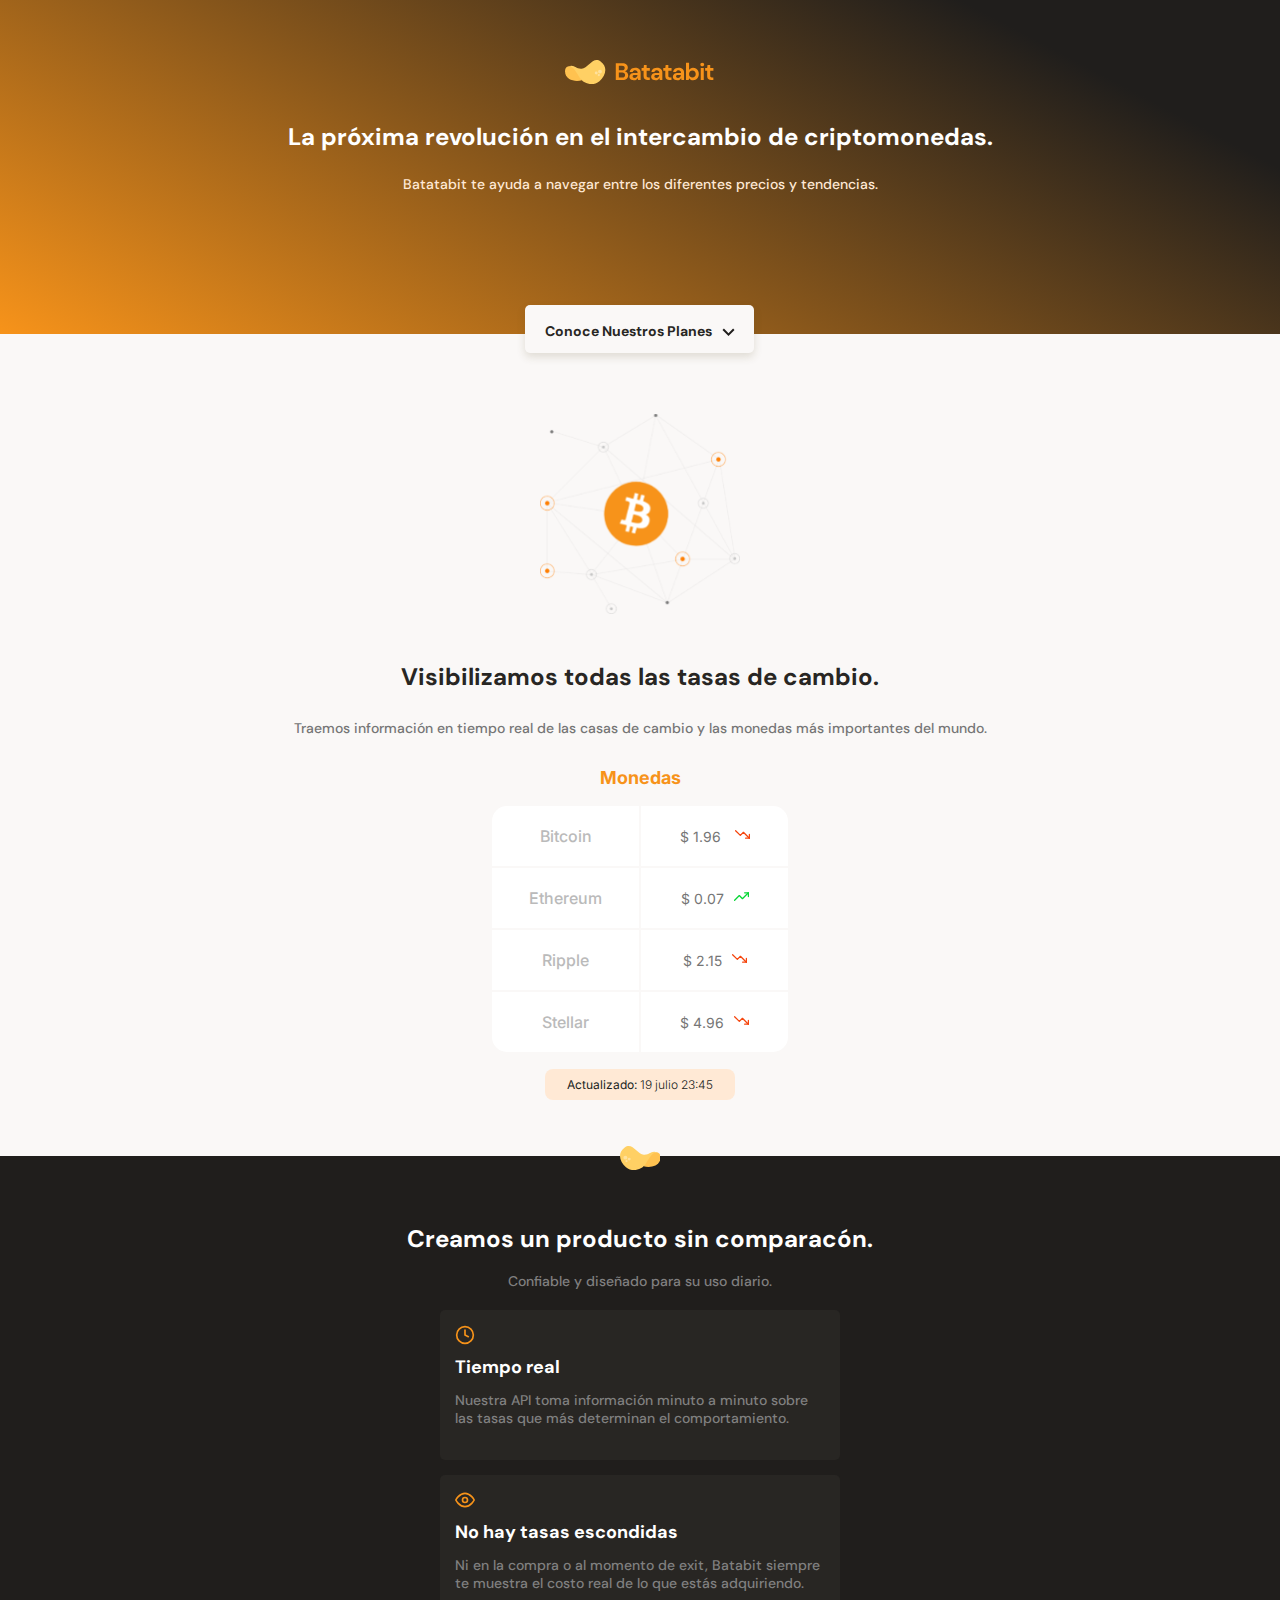
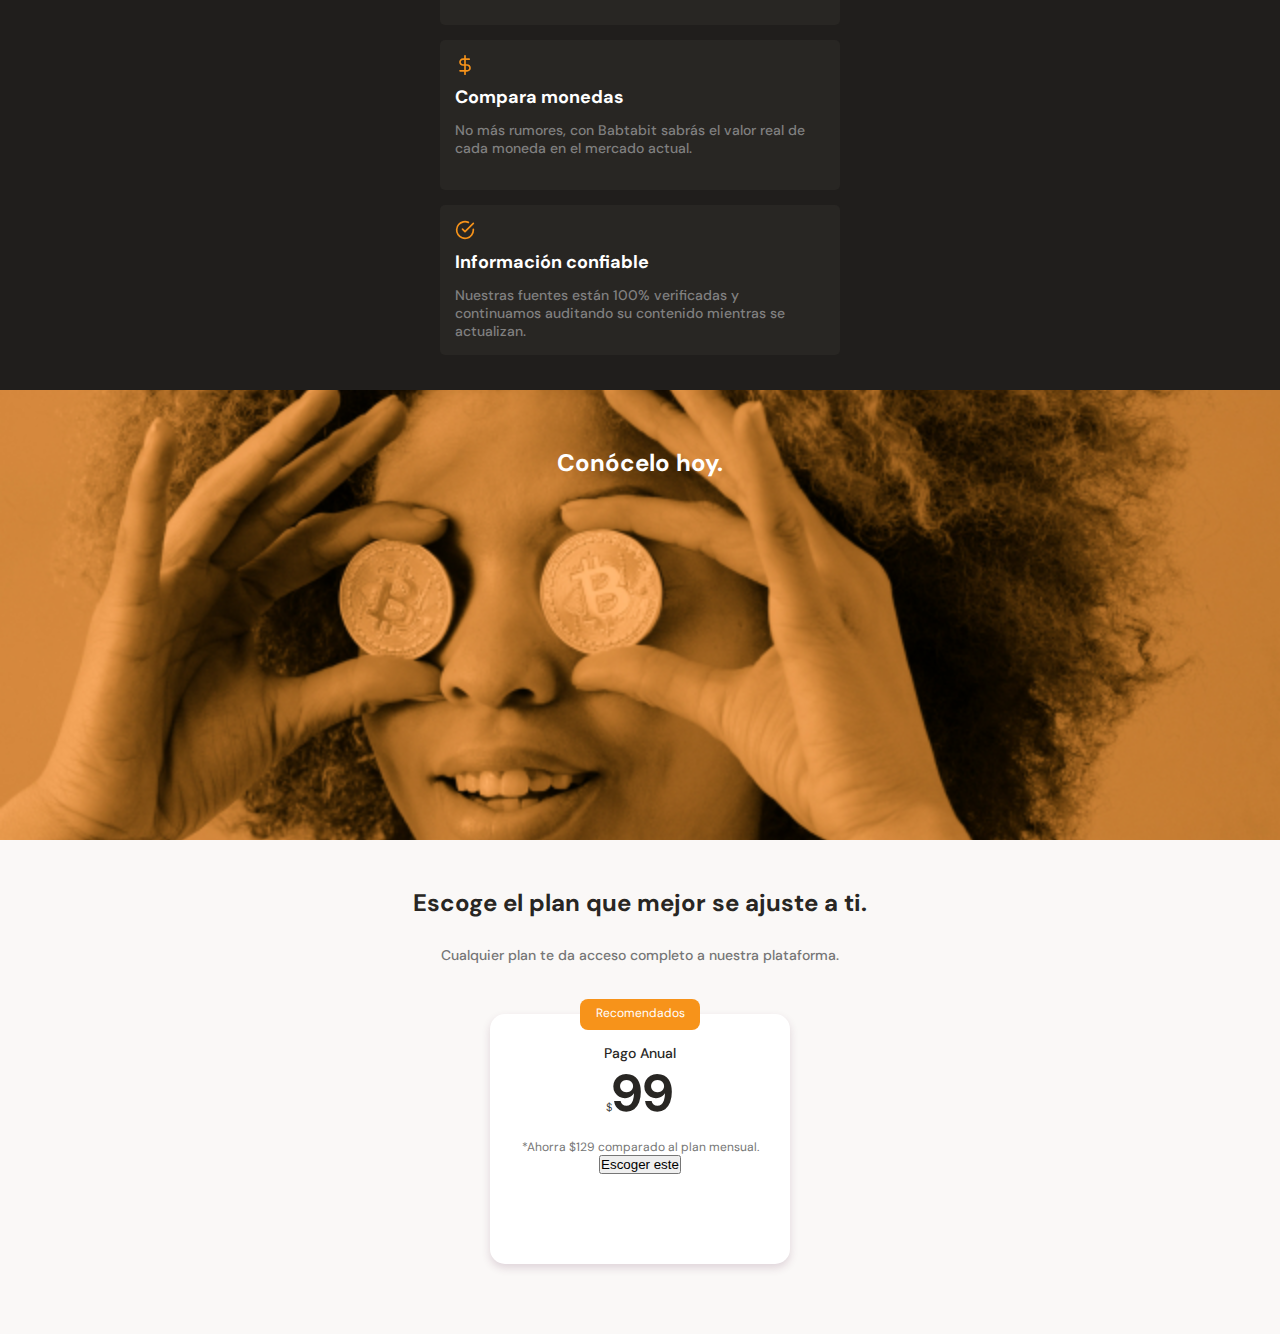
==== index.html @ 679a6ed9 "detailing styles on plan card" ====
<!DOCTYPE html>
<html lang="en">
<head>
    <meta charset="UTF-8">
    <meta http-equiv="X-UA-Compatible" content="IE=edge">
    <meta name="viewport" content="width=device-width, initial-scale=1.0">
    <title>Document</title>
    <link rel="preconnect" href="https://fonts.googleapis.com">
    <link rel="preconnect" href="https://fonts.gstatic.com" crossorigin>
    <link href="https://fonts.googleapis.com/css2?family=DM+Sans:wght@400;500;700&family=Inter:wght@300;500&display=swap" rel="stylesheet">
    <link rel="stylesheet" type="text/css" href="/style.css" media="screen" />
</head>
<body>
    <header>
        <img src="./assets/img/logo.svg" alt="">
        <div class="header--title-container">
            <h1>La próxima revolución en el intercambio de criptomonedas.</h1>
            <p>Batatabit te ayuda a navegar entre los diferentes precios y tendencias.</p>
            <a href="#plans" class="header--button">Conoce Nuestros Planes<span></span></a>
        </div>
    </header>
    <main>
        <section class="main-exchange-container">
            <div class="backgroundImg"></div>
            <div class="main-exchange-container--title">
                <h2>Visibilizamos todas las tasas de cambio.</h2>
                <p>Traemos información en tiempo real de las casas de cambio y las monedas más importantes del mundo.</p>
            </div>
            <section class="main-tables-container">
                <div class="main-currency-table">
                    <p class="currency-table--title">Monedas</p>
                    <div class="currency-table--container">
                        <table>
                            <tr>
                                <td class="table__top-left">
                                    Bitcoin
                                </td>
                                <td class="table__top-right table__right">
                                    $ 1.96 <span class="down"></span>
                                </td>
                            </tr>
                            <tr>
                                <td>
                                    Ethereum
                                </td>
                                <td class="table__right">
                                    $ 0.07<span class="up"></span>
                                </td>
                            </tr>
                            <tr>
                                <td>
                                    Ripple
                                </td>
                                <td class="table__right">
                                    $ 2.15<span class="down"></span>
                                </td>
                            </tr>
                            <tr>
                                <td class="table__bottom-left">
                                    Stellar
                                </td>
                                <td class="table__bottom-right table__right">
                                    $ 4.96<span class="down"></span>
                                </td>
                            </tr>
                        </table>
                    </div>
                    <div class="currency-table--date">
                        <p><b>Actualizado:</b> 19 julio 23:45</p>
                    </div>
                </div>
            </section>
        </section>
        <section class="main-product-detail">
            <span class="product-detail--batata-logo"></span>
            <div class="product-detail--title">
                <h2>Creamos un producto sin comparacón.</h2>
                <p>Confiable y diseñado para su uso diario.</p>
            </div>
            <section class="product-cards--container">
                <article class="product-detail--card">
                    <span class="clock"></span>
                    <p class="product--card-title">Tiempo real</p>
                    <p class="product--card-body">Nuestra API toma información minuto a minuto sobre las tasas que más determinan el comportamiento.</p>
                </article>
            </section>
            <section class="product-cards--container">
                <article class="product-detail--card">
                    <span class="eye"></span>
                    <p class="product--card-title">No hay tasas escondidas</p>
                    <p class="product--card-body">Ni en la compra o al momento de exit, Batabit siempre te muestra el costo real de lo que estás adquiriendo.</p>
                </article>
            </section>
            <section class="product-cards--container">
                <article class="product-detail--card">
                    <span class="dollar-sign"></span>
                    <p class="product--card-title">Compara monedas</p>
                    <p class="product--card-body">No más rumores, con Babtabit sabrás el valor real de cada moneda en el mercado actual.</p>
                </article>
            </section>
            <section class="product-cards--container">
                <article class="product-detail--card">
                    <span class="check-circle"></span>
                    <p class="product--card-title">Información confiable</p>
                    <p class="product--card-body">Nuestras fuentes están 100% verificadas y continuamos auditando su contenido mientras se actualizan.</p>
                </article>
            </section>
        </section>
        <section class="bitcoin-img-container">
            <h2>Conócelo hoy.</h2>
        </section>
        <section id="plans" class="main-plans-container">
            <div class="plans--title">
                <h2>Escoge el plan que mejor se ajuste a ti.</h2>
                <p>Cualquier plan te da acceso completo a nuestra plataforma.</p>
            </div>
            <section class="plans-container--slider">
                <article class="plans-container--card">
                    <p class="recommended">Recomendados</p>
                    <div class="plan-info-container">
                        <h3 class="plan-card-title">Pago Anual</h3>
                        <p class="plan-card--price"><span>$</span>99</p>
                        <p class="plan-card--saving">*Ahorra $129 comparado al plan mensual.</p>
                        <button class="plan-card--ca">Escoger este <span></span></button>
                    </div>
                </article>
            </section>
        </section>
    </main>
    <footer>
        
    </footer>
</body>
</html>
---- style.css ----
:root{
    --bitcoin-orange:#f7931a;
    --soft-orange:#ffe9d5;
    --secondary-blue:#1a9af7;
    --soft-blue:#e7f5ff;
    --warm-black:#201e1c;
    --black:#282623;
    --gray:#bababa;
    --off-white:#faf8f7;
    --just-white:#fff;
}
*{
    box-sizing: border-box;
    margin: 0;
    padding: 0;
}
html{
    font-size: 62.5%;
    font-family: 'DM Sans','sans-serif';
}
header{
    position:relative;
    display: flex;
    flex-direction: column;
    justify-content: center;
    width: 100%;
    min-width: 320px;
    height: 334px;
    text-align: center;
    background: linear-gradient(207.8deg,#201e1c 16.69%,#f7931a 100%);
}
header img{
    width: 150px;
    height: 24px;
    margin-top: 60px;
    align-self:center;
}
.header--title-container{
    width: 90%;
    min-width: 288px;
    max-width: 900px;
    height: 218px;
    margin-top: 40px;
    text-align: center;
    align-self: center;
}
.header--title-container h1{
    font-size: 2.4rem;
    font-weight: bold;
    line-height: 2.6rem;
    color: var(--just-white);
}
.header--title-container p{
    margin-top: 25px;
    font-size: 1.4rem;
    font-weight: 500;
    line-height: 1.8rem;
    color: var(--soft-orange);
}
.header--title-container .header--button{
    position: absolute;
    left: calc(50% - 115px);
    top: 270px;
    display: block;
    margin-top: 35px;
    padding: 17px;
    width: 229px;
    height: 48px;
    background-color: var(--off-white);
    /* sombra*/
    box-shadow: 0px 4px 8px rgb(89,73,30,0.16);
    border: none;
    border-radius: 5px;
    font-size: 1.4rem;
    font-weight: bold;
    text-decoration: none;
    color: var(--black);
}
.header--button span{
    display: inline-block;
    width: 13px;
    height: 8px;
    margin-left: 10px;
    background-image: url('./assets/icons/down-arrow.svg');
}
main{
    width: 100%;
    height: auto;
    background-color: var(--off-white);
}
.main-exchange-container{
    width: 100%;
    height: auto;
    padding-top: 80px;
    padding-bottom: 30px;
    text-align: center;
}
.main-exchange-container--titlr{
    width: 90%;
    min-width: 288px;
    max-width: 900px;
    max-resolution: 0 auto;
}
.main-exchange-container .backgroundImg{
    width: 200px;
    height: 200px;
    margin: 0 auto;
    margin-bottom: 50px;
    background-image: url(./assets/img/Bitcoin.svg);
    background-size: cover;
    background-position: center;
    background-repeat: no-repeat;
}.main-exchange-container h2{
    margin-bottom: 30px;
    font-size: 2.4rem;
    font-weight: bold;
    line-height: 2.6rem;
    color: var(--black);
}
.main-exchange-container p{
    margin-bottom: 30px;
    font-size: 1.4rem;
    font-weight: 500;
    line-height: 1.6rem;
    color: #757575;
}
.main-currency-table{
    width: 70%;
    min-width:235px;
    max-width: 500px;
    height: 360px;
    margin: 0 auto;
    font-family: "Inter", sans-serif;
}
.main-currency-table .currency-table--title{
    margin-bottom: 15px;
    font-size: 1.8rem;
    font-weight: bold;
    line-height: 2.3rem;
    color: var(--bitcoin-orange);
}
.currency-table--container{
    width: 90%;
    min-width: 230px;
    max-width: 300px;
    height: 250px;
    margin: 0 auto;
}
.currency-table--container table{
    width: 100%;
    height: 100%;
}
.currency-table--container td{
    width: 50%;
    font-size: 1.6rem;
    font-weight: 500;
    line-height: 1.9rem;
    color: var(--gray);
    background-color: var(--just-white);
}
.currency-table--container .table__top-left{
    border-radius: 15px 0 0 0;
}
.currency-table--container .table__top-right{
    border-radius: 0 15px 0 0;
}
.currency-table--container .table__bottom-left{
    border-radius: 0 0 0 15px;
}
.currency-table--container .table__bottom-right{
    border-radius: 0 0 15px 0;
}
.currency-table--container .table__right{
    font-size: 1.4rem;
    font-weight: normal;
    line-height: 1.7rem;
    color: #757575;
}
.currency-table--container .down{
    display: inline-block;
    width: 15px;
    height: 15px;
    margin-left: 10px;
    background-image: url('./assets/icons/trending-down.svg');
    background-size: cover;
    background-position: center;
    background-repeat: no-repeat;
}
.currency-table--container .up{
    display: inline-block;
    width: 15px;
    height: 15px;
    margin-left: 10px;
    background-image: url('./assets/icons/trending-up.svg');
    background-size: cover;
    background-position: center;
    background-repeat: no-repeat;
}
.currency-table--date{
    width: 190px;
    height: 31px;
    margin: 0 auto;
    margin-top: 15px;
    padding: 8px;
    background-color: var(--soft-orange);
    border-radius: 8px;
}
.currency-table--date p{
    font-size: 1.2rem;
    line-height: 1.5rem;
    font-weight: 300;
    color: var(--warm-black);
}
.main-product-detail{
    position: relative;
    width: 100%;
    min-width: 320px;
    height: auto;
    padding: 20px 10px;
    background-color: var(--warm-black);
}
.product-detail--batata-logo{
    position: absolute;
    width: 40px;
    height: 25px;
    background-image: url("./assets/icons/batata.svg");
    top: -10px;
    left: calc(50% - 20px);
}
.product-detail--title{
    width: 90%;
    min-width: 288px;
    height: auto;
    margin: 0 auto;
    margin-top: 50px;
    text-align: center;
}
.product-detail--title h2{
    margin-bottom: 20px;
    font-size: 2.4rem;
    font-weight: bold;
    line-height: 2.6rem;
    color: var(--just-white);
}
.product-detail--title p{
    margin-bottom: 20px;
    font-size: 1.4rem;
    font-weight: 500;
    line-height: 1.8rem;
    color: #808080;
}
.product-detail--card{
    width: 90%;
    min-width: 288px;
    max-width: 400px;
    height: 150px;
    margin: 15px auto;
    padding: 15px;
    background-color: var(--black);
    border-radius: 5px;
    box-shadow: 0 4 8 rgba(0,0, 0, 0.16);
}
.product-detail--card .clock{
    display: inline-block;
    width: 20px;
    height: 20px;
    margin-bottom: 10px;
    background-image: url('./assets/icons/clock.svg');
    background-size: cover;
    background-position: center;
    background-repeat: no-repeat;
}
.product--card-title{
    margin-bottom: 15px;
    font-size: 1.8rem;
    font-weight: bold;
    line-height: 1.8rem;
    color: var(--just-white);
}
.product--card-body{
    font-size: 1.4rem;
    font-weight: 500;
    line-height: 1.8rem;
    color: #808080;
}
.product-detail--card .eye{
    display: inline-block;
    width: 20px;
    height: 20px;
    margin-bottom: 10px;
    background-image: url('./assets/icons/eye.svg');
    background-size: cover;
    background-position: center;
    background-repeat: no-repeat;
}
.product-detail--card .dollar-sign{
    display: inline-block;
    width: 20px;
    height: 20px;
    margin-bottom: 10px;
    background-image: url('./assets/icons/dollar-sign.svg');
    background-size: cover;
    background-position: center;
    background-repeat: no-repeat;
}
.product-detail--card .check-circle{
    display: inline-block;
    width: 20px;
    height: 20px;
    margin-bottom: 10px;
    background-image: url('./assets/icons/check-circle.svg');
    background-size: cover;
    background-position: center;
    background-repeat: no-repeat;
}
.bitcoin-img-container{
    width: 100%;
    min-width: 320px;
    height: 50vh;
    background-image: url('./assets/img/bitcoinbaby2x.jpg');
    background-position: center;
    background-size: cover;
    background-repeat: no-repeat;
    text-align: center;
}
.bitcoin-img-container h2{
    padding-top: 60px;
    font-size: 2.4rem;
    font-weight: bold;
    line-height: 2.6rem;
    color: var(--just-white);
}
.main-plans-container{
    width: 100%;
    min-width: 320px;
    padding-bottom: 70px;
    text-align: center;
}
.plans--title{
    width: 90%;
    min-width: 288px;
    height: auto;
    margin: 0 auto;
    margin-bottom: 50px;
}
.plans--title h2{
    padding-top: 50px;
    font-size: 2.4rem;
    font-weight: bold;
    line-height: 2.6rem;
    color: var(--black);
}
.plans--title p{
    padding-top: 30px;
    font-size: 1.4rem;
    font-weight:500;
    line-height: 1.8rem;
    color: #757575;
}
.plans-container--card{
    position: relative;
    width: 70%;
    min-width: 230px;
    max-width: 300px;
    height: 250px;
    margin: 50px auto 0;
    padding: 0 15px;
    background-color: var(--just-white);
    border-radius: 15px;
    box-shadow: 0 4px 8px rgba(89, 30, 69, 0.16);
}
.recommended {
    position: absolute;
    width: 120px;
    height: 31px;
    padding: 6px;
    top: -15px;
    left: calc(50% - 60px);
    font-size: 1.2rem;
    background-color: var(--bitcoin-orange);
    border-radius: 8px;
    color: var(--just-white);
}
.plan-card-title{
    padding-top: 30px;
    font-size: 1.4rem;
    font-weight: 500;
    line-height: 1.8rem;
    color: var(--black);
}
.plan-card--price{
    padding: 5px 0;
    font-size: 5.2rem;
    font-weight: bold;
    line-height: 5.3rem;
    color: var(--black);
}
.plan-card--price span{
    font-size: 1.1rem;
    font-weight: 300;
}
.plan-card--saving{
    font-size: 1.2rem;
    color:#757575;
}
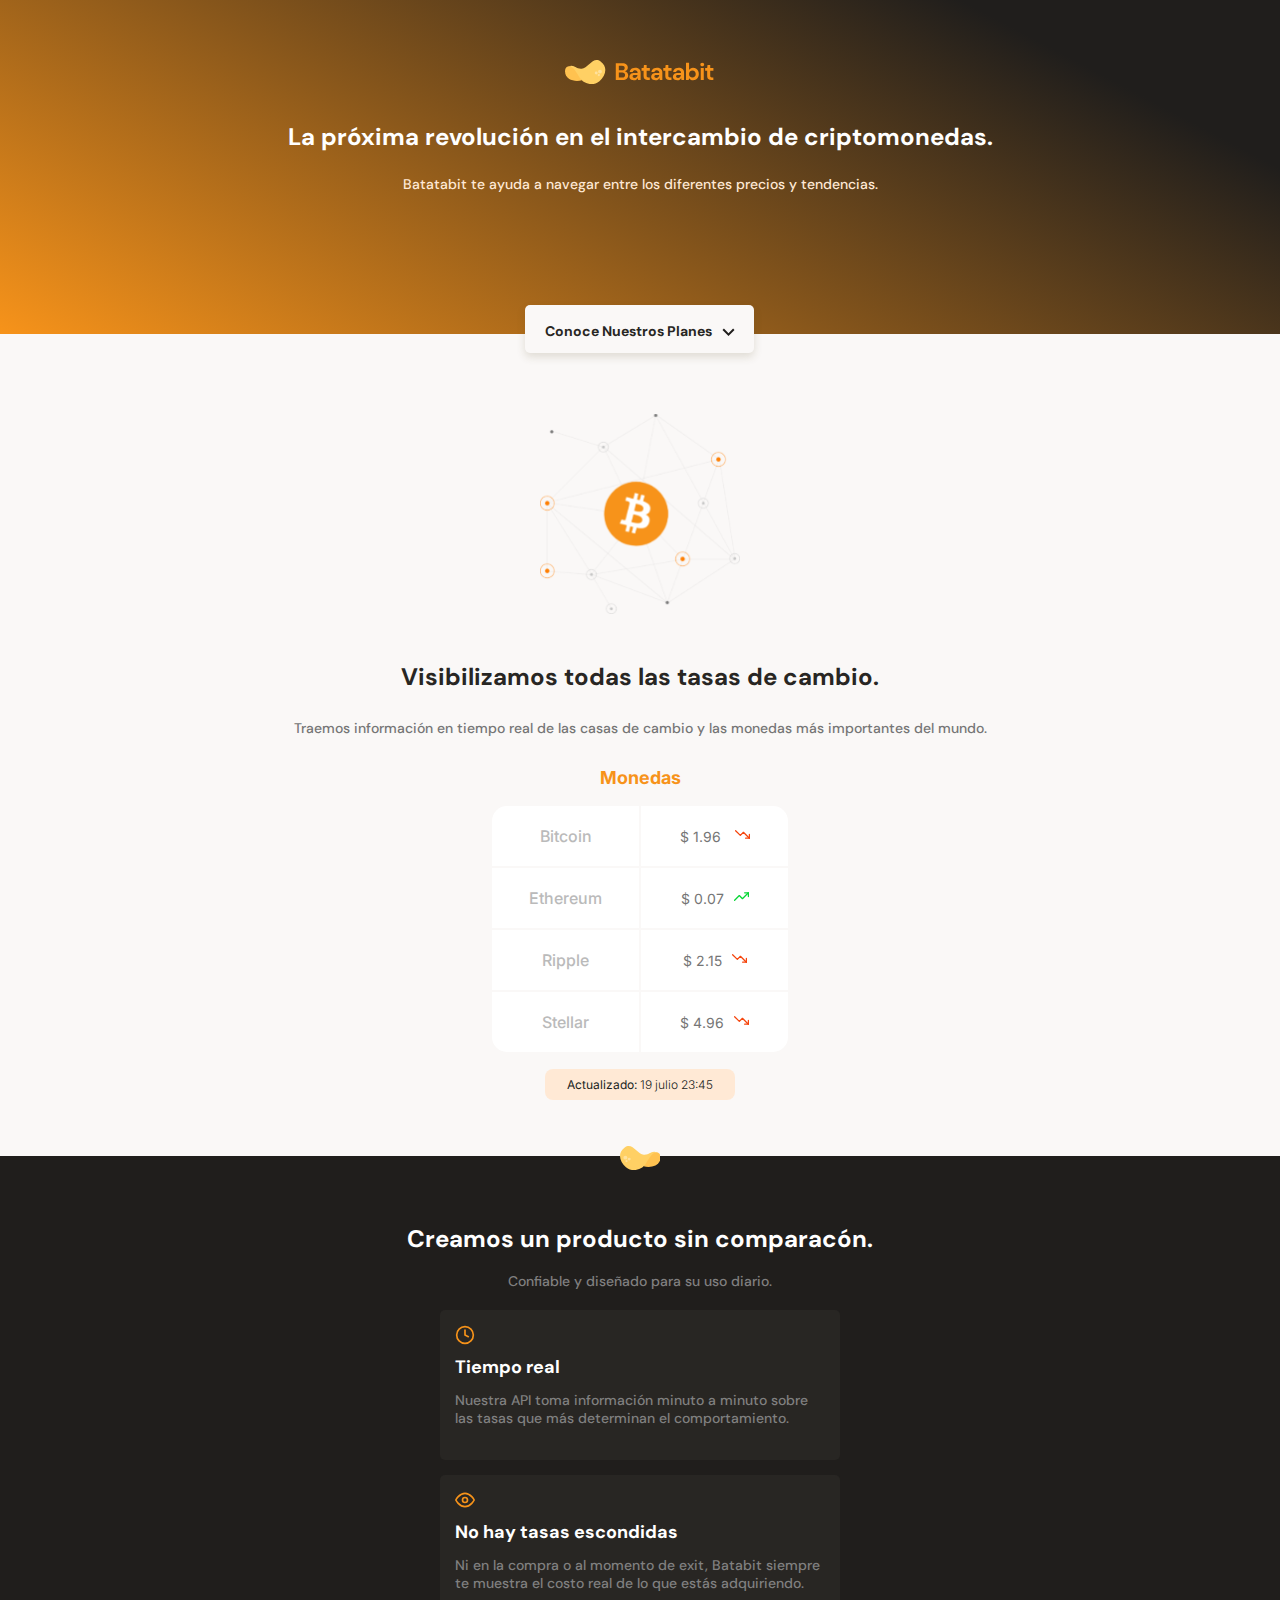
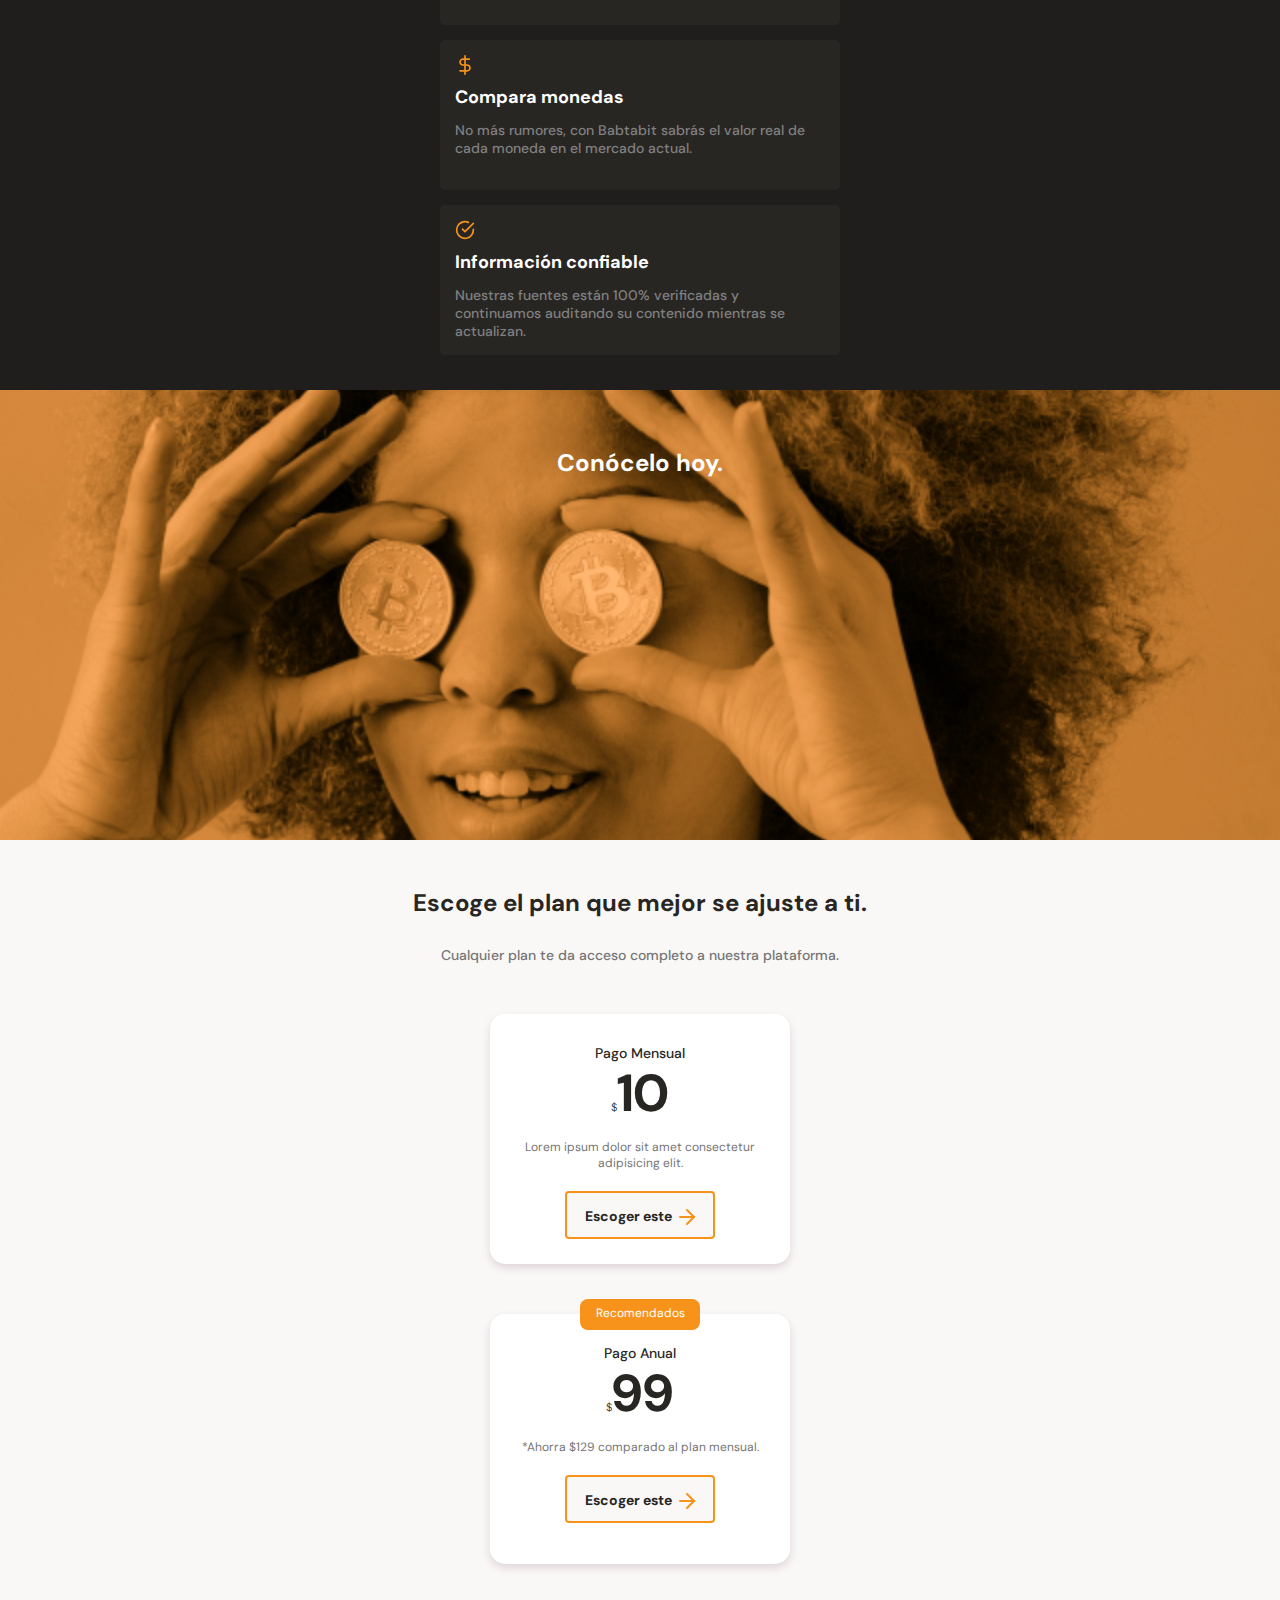
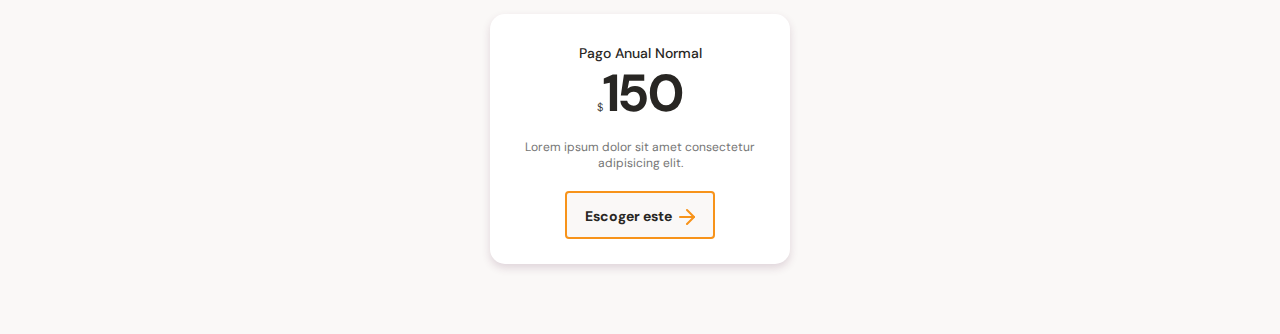
==== commit 7b7504f9: "commit desde code" ====
--- a/index.html
+++ b/index.html
@@ -116,11 +116,31 @@
             </div>
             <section class="plans-container--slider">
                 <article class="plans-container--card">
+                    <div class="plan-info-container">
+                        <h3 class="plan-card-title">Pago Mensual</h3>
+                        <p class="plan-card--price"><span>$</span>10</p>
+                        <p class="plan-card--saving">Lorem ipsum dolor sit amet consectetur adipisicing elit.</p>
+                        <button class="plan-card--ca">Escoger este <span></span></button>
+                    </div>
+                </article>
+            </section>
+            <section class="plans-container--slider">
+                <article class="plans-container--card">
                     <p class="recommended">Recomendados</p>
                     <div class="plan-info-container">
                         <h3 class="plan-card-title">Pago Anual</h3>
                         <p class="plan-card--price"><span>$</span>99</p>
                         <p class="plan-card--saving">*Ahorra $129 comparado al plan mensual.</p>
+                        <button class="plan-card--ca">Escoger este <span></span></button>
+                    </div>
+                </article>
+            </section>
+            <section class="plans-container--slider">
+                <article class="plans-container--card">
+                    <div class="plan-info-container">
+                        <h3 class="plan-card-title">Pago Anual Normal</h3>
+                        <p class="plan-card--price"><span>$</span>150</p>
+                        <p class="plan-card--saving">Lorem ipsum dolor sit amet consectetur adipisicing elit.</p>
                         <button class="plan-card--ca">Escoger este <span></span></button>
                     </div>
                 </article>
--- a/style.css
+++ b/style.css
@@ -402,4 +402,24 @@
 .plan-card--saving{
     font-size: 1.2rem;
     color:#757575;
+}
+.plan-card--ca {
+    width: 150px;
+    height: 48px;
+    margin-top: 20px;
+    background-color:#faf8f7;
+    border: 2px solid var(--bitcoin-orange);
+    border-radius: 4px;
+    font-family: "DM Sans", sans-serif;
+    font-size: 1.4rem;
+    font-weight: bold;
+    line-height: 1.8rem;
+    color: var(--black);
+}
+.plan-card--ca span{
+    display: inline-block;
+    width: 20px;
+    height: 20px;
+    background-image: url('./assets/icons/orange-right-arrow.svg');
+    vertical-align: text-bottom;
 }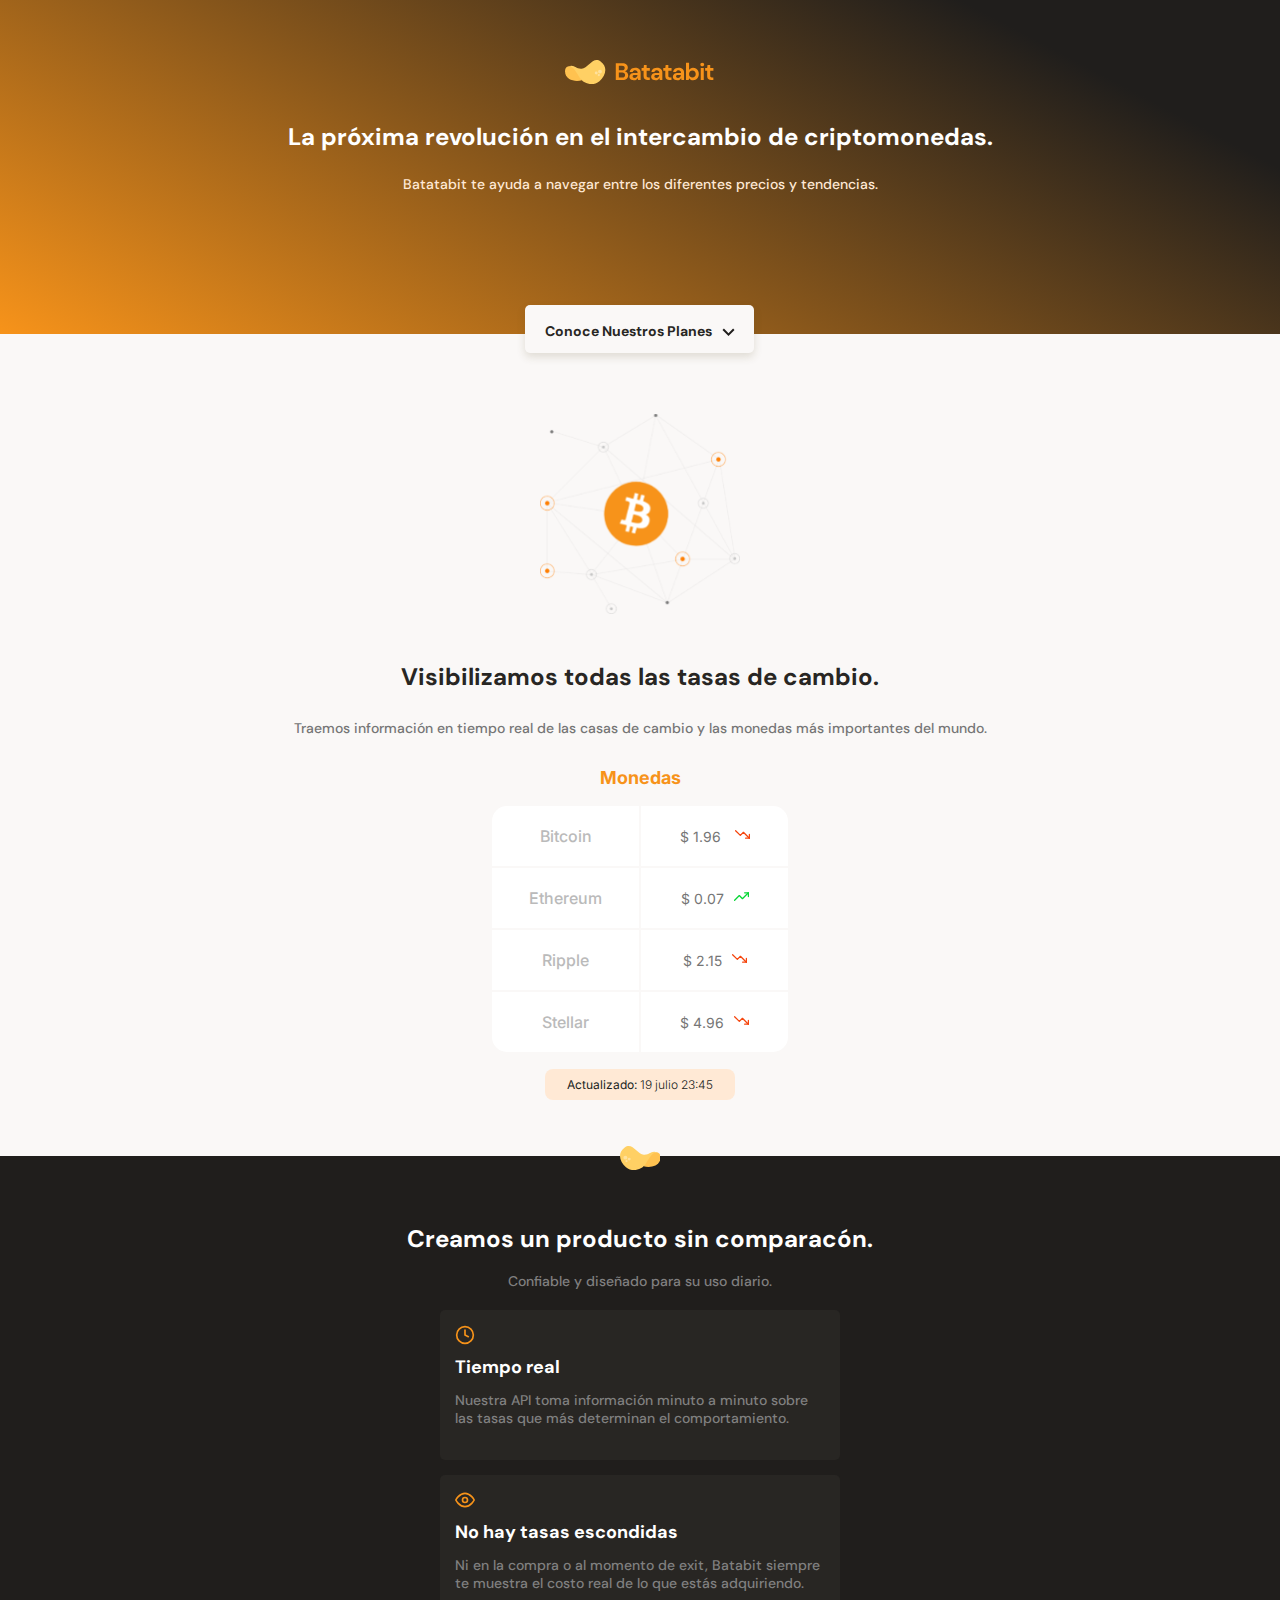
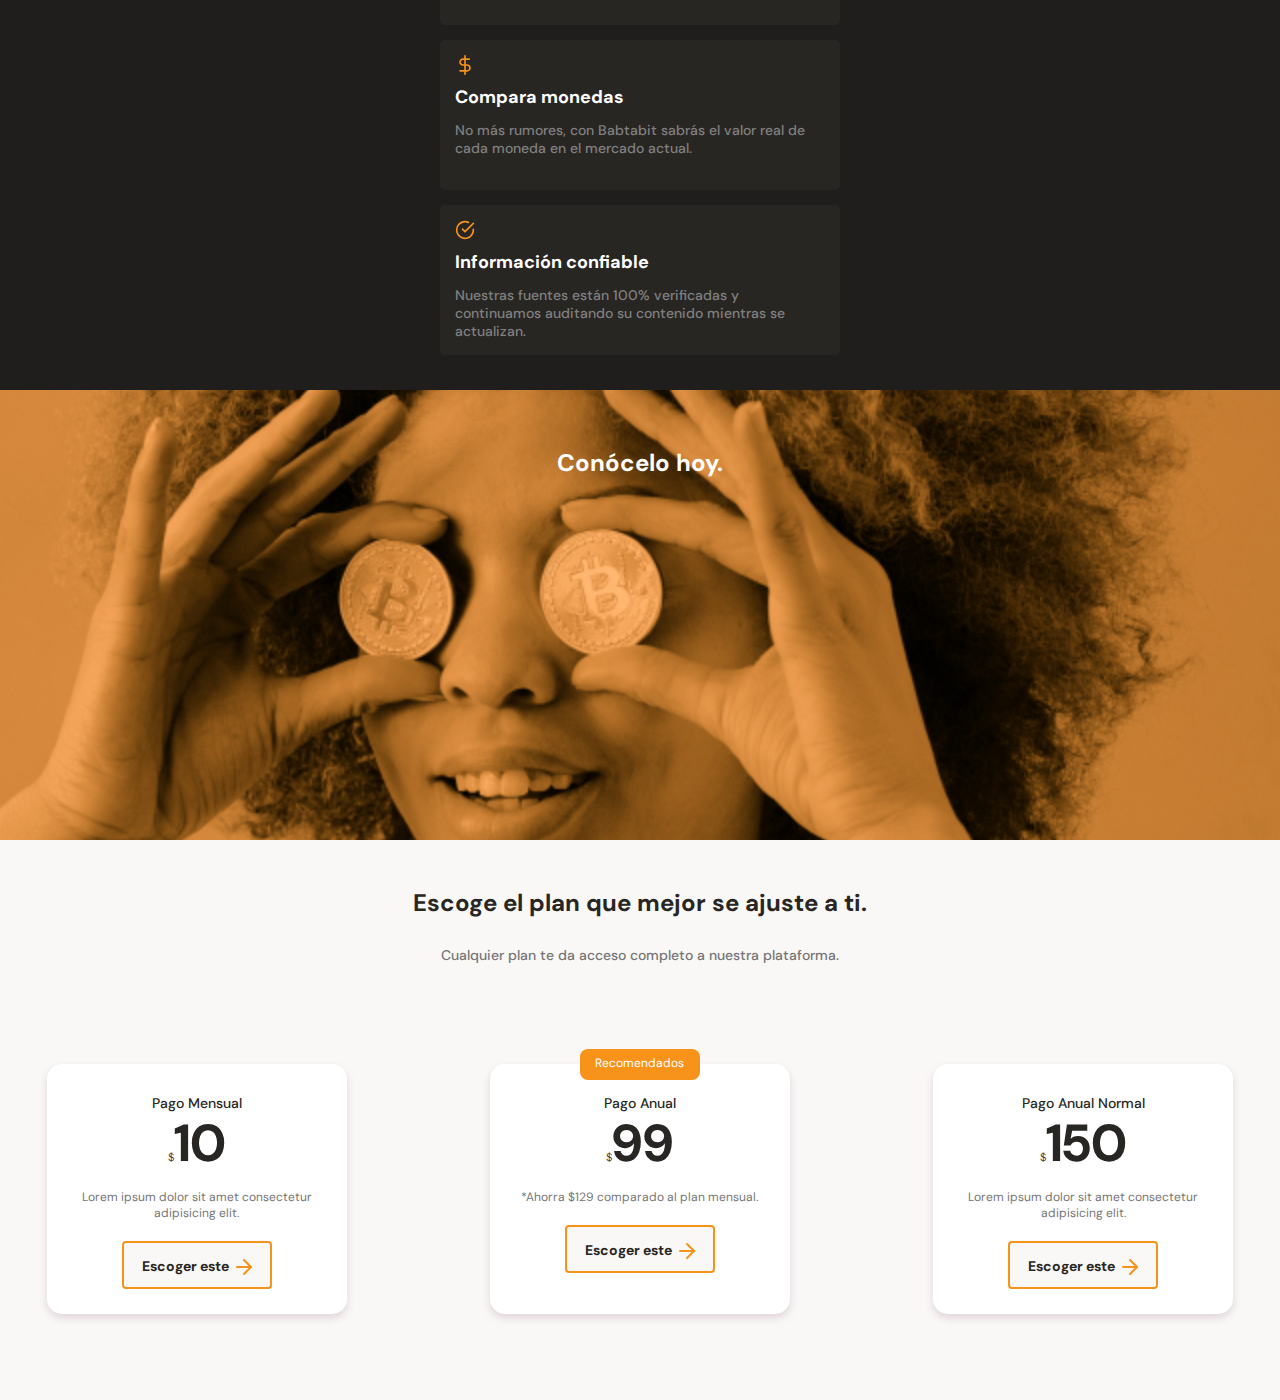
==== commit e2250552: "scroll horizontally" ====
--- a/index.html
+++ b/index.html
@@ -123,8 +123,6 @@
                         <button class="plan-card--ca">Escoger este <span></span></button>
                     </div>
                 </article>
-            </section>
-            <section class="plans-container--slider">
                 <article class="plans-container--card">
                     <p class="recommended">Recomendados</p>
                     <div class="plan-info-container">
@@ -134,8 +132,6 @@
                         <button class="plan-card--ca">Escoger este <span></span></button>
                     </div>
                 </article>
-            </section>
-            <section class="plans-container--slider">
                 <article class="plans-container--card">
                     <div class="plan-info-container">
                         <h3 class="plan-card-title">Pago Anual Normal</h3>
--- a/style.css
+++ b/style.css
@@ -357,8 +357,17 @@
     line-height: 1.8rem;
     color: #757575;
 }
+.plans-container--slider{
+    display: flex;
+    gap: 50px;
+    height: 316px;
+    overflow-x: scroll;
+    overscroll-behavior-x: contain;
+    scroll-snap-type: x proximity;
+}
 .plans-container--card{
     position: relative;
+    scroll-snap-align: center;
     width: 70%;
     min-width: 230px;
     max-width: 300px;
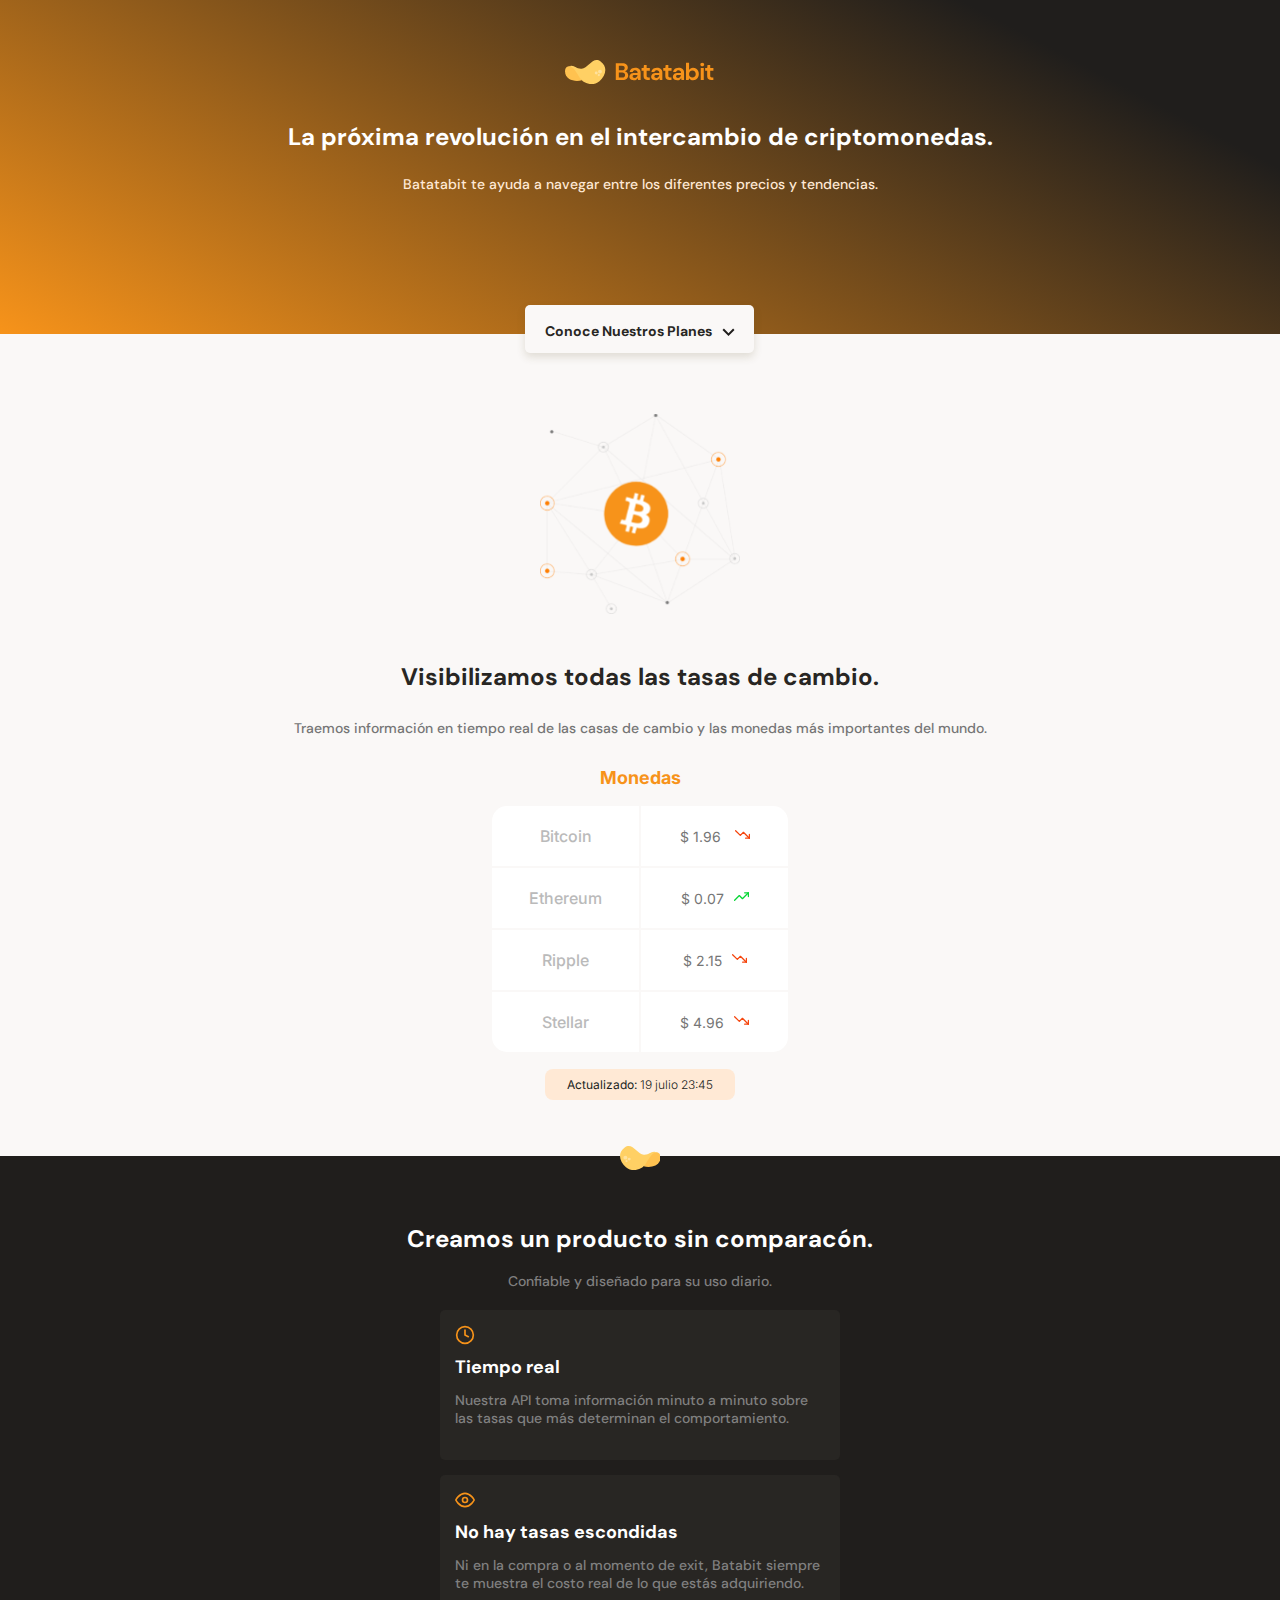
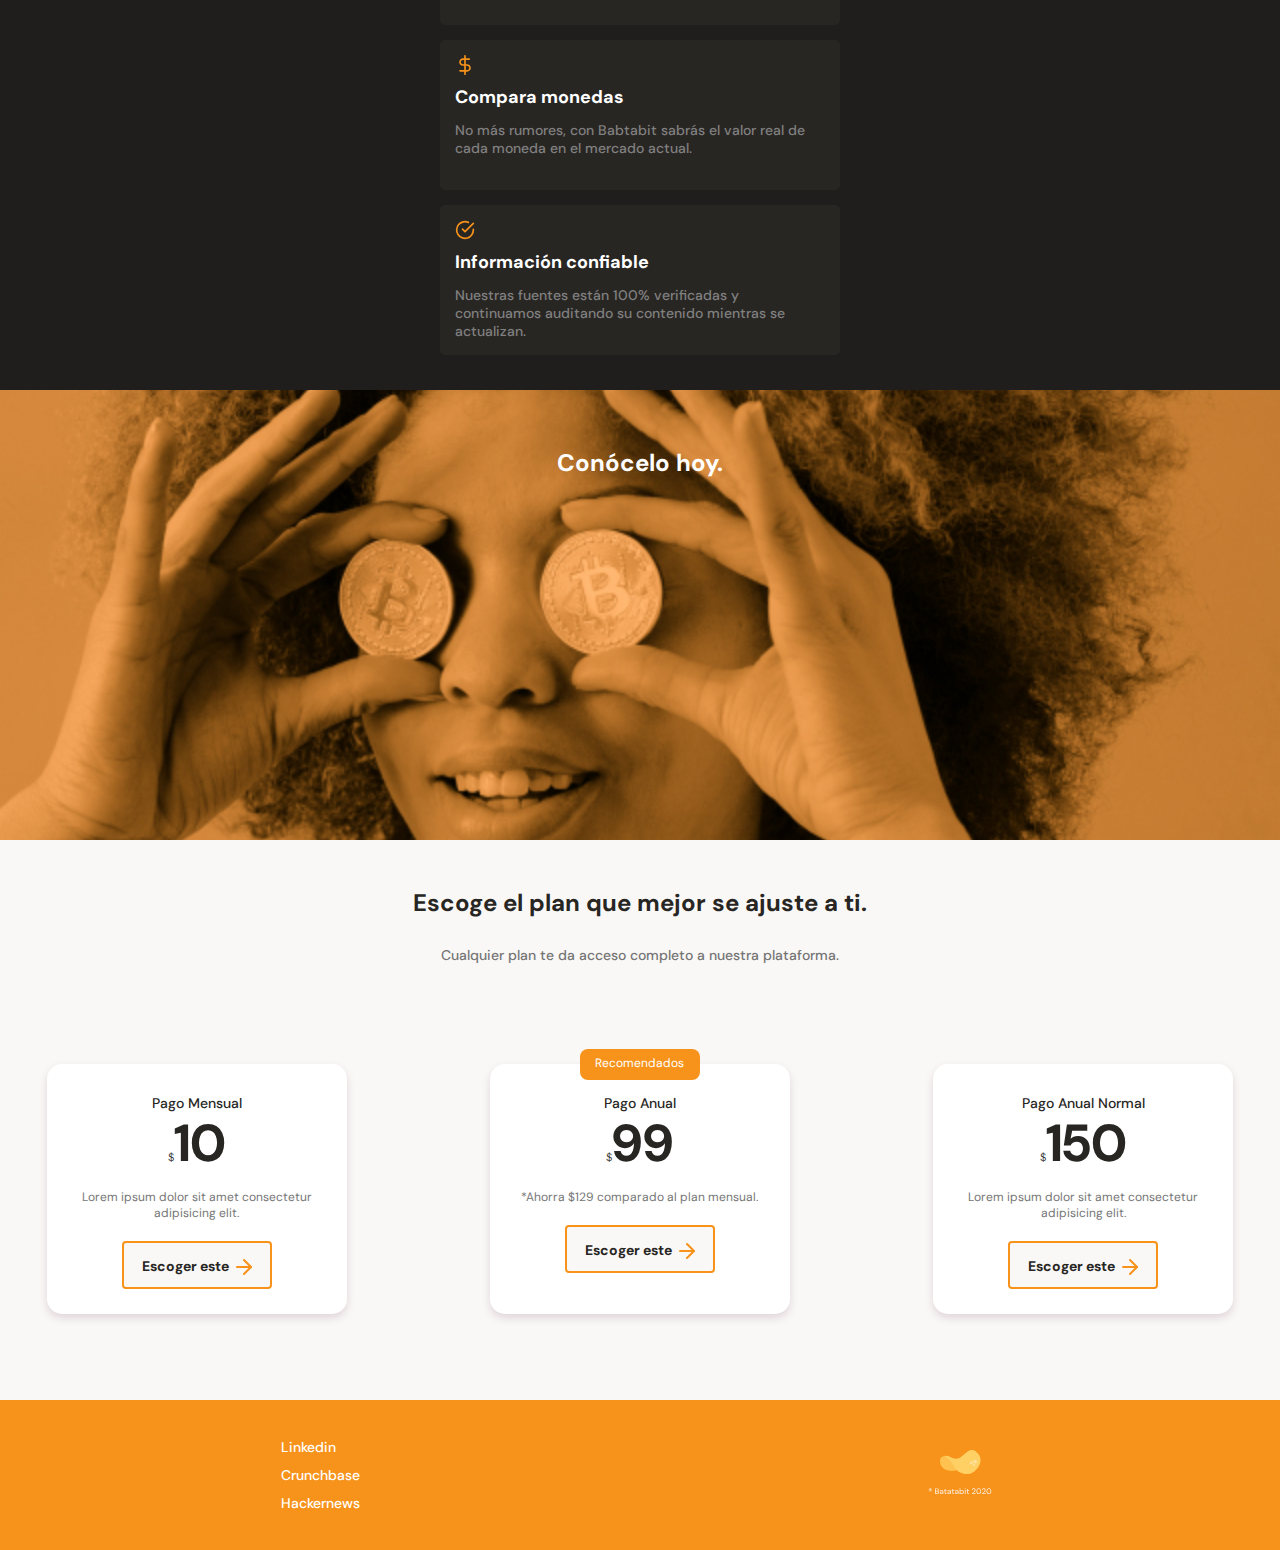
==== commit c8738efd: "footer" ====
--- a/index.html
+++ b/index.html
@@ -144,7 +144,16 @@
         </section>
     </main>
     <footer>
-        
+        <section class="left">
+            <ul>
+                <li><a href="#">Linkedin</a></li>
+                <li><a href="#">Crunchbase</a></li>
+                <li><a href="#">Hackernews</a></li>
+            </ul>
+        </section>
+        <section class="right">
+            <img src="./assets/img/logo-footer.svg" alt="Logo de batatabit">
+        </section>
     </footer>
 </body>
 </html>--- a/style.css
+++ b/style.css
@@ -431,4 +431,29 @@
     height: 20px;
     background-image: url('./assets/icons/orange-right-arrow.svg');
     vertical-align: text-bottom;
+}
+footer{
+    display: flex;
+    width: 100%;
+    height: 150px;
+    background-color: var(--bitcoin-orange);
+}
+footer section{
+    display: flex;
+    width: 50%;
+    justify-content: center;
+    align-items: center;
+}
+footer .left ul{
+    font-size: 1.4rem;
+    font-weight: 500;
+    line-height: 1.8rem;
+    list-style: none;
+}
+.left li{
+    margin: 10px 0;
+}
+.left a{
+    text-decoration: none;
+    color: var(--just-white);
 }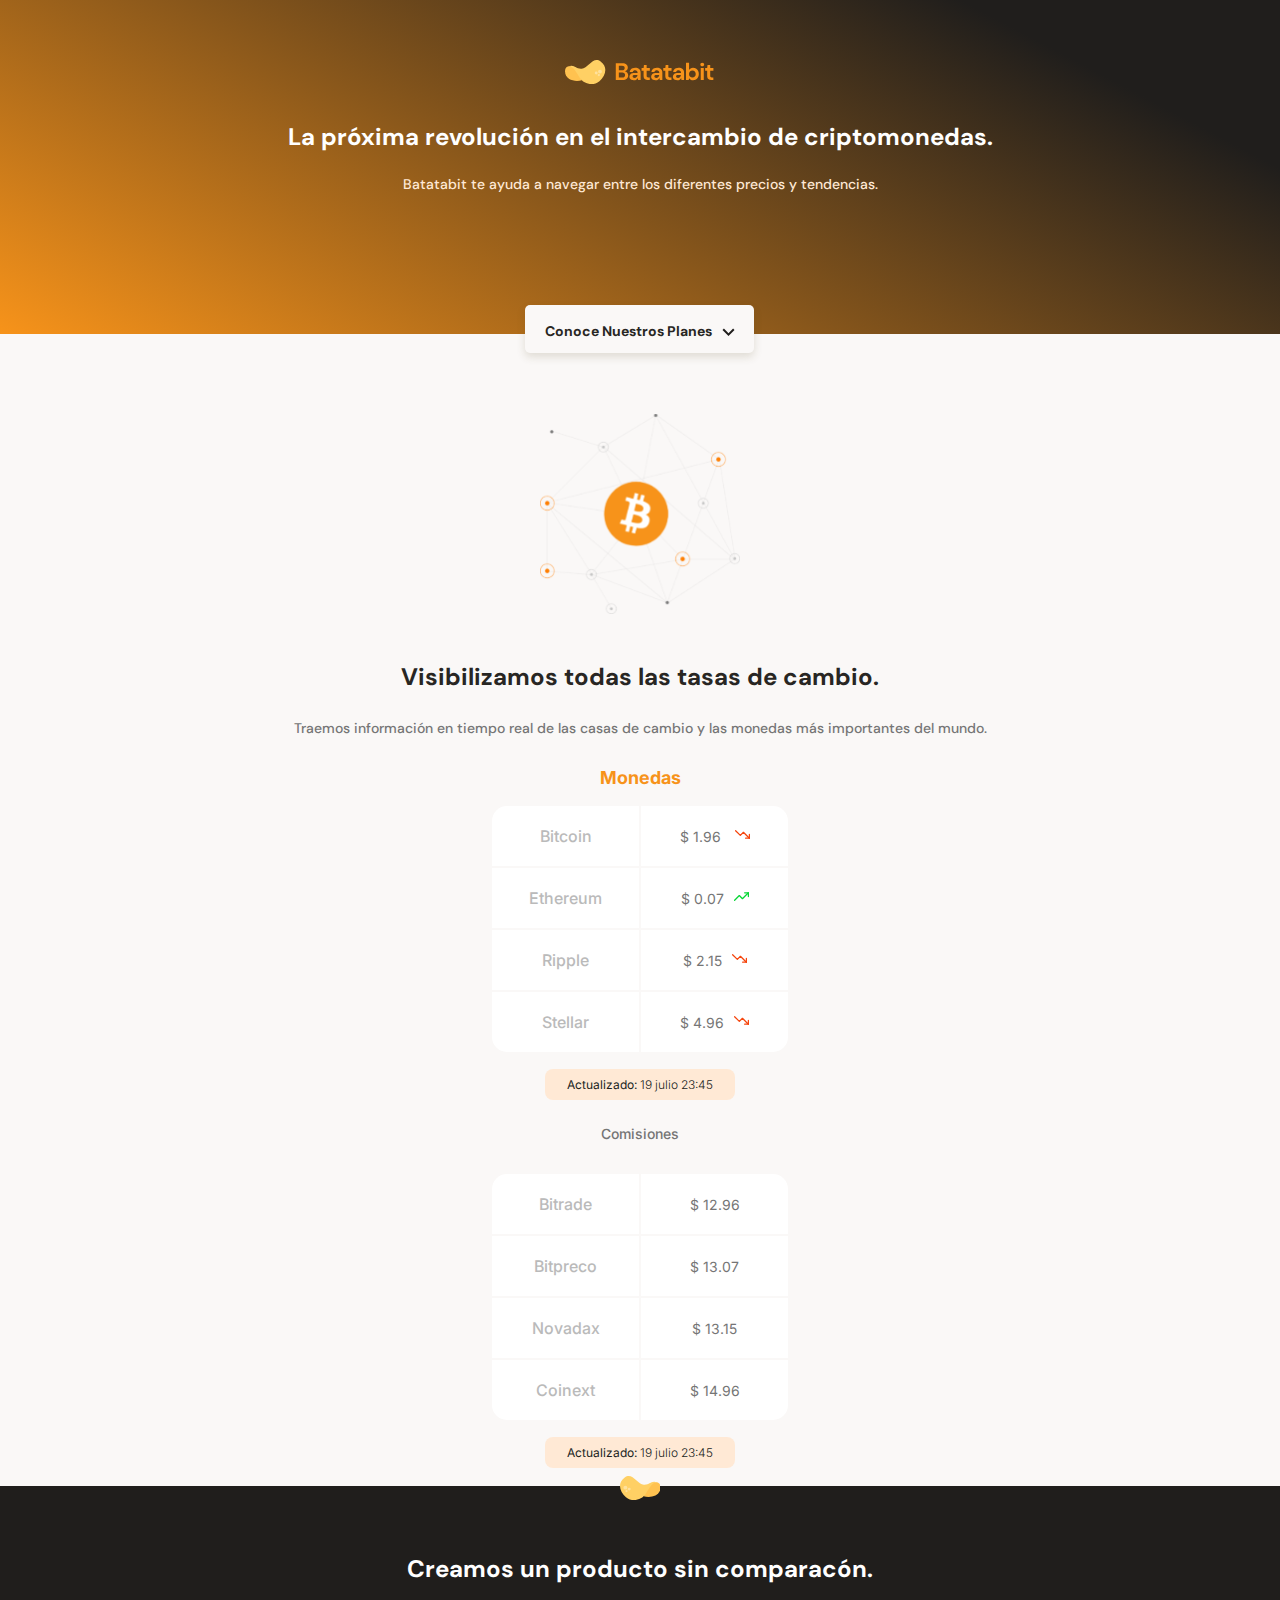
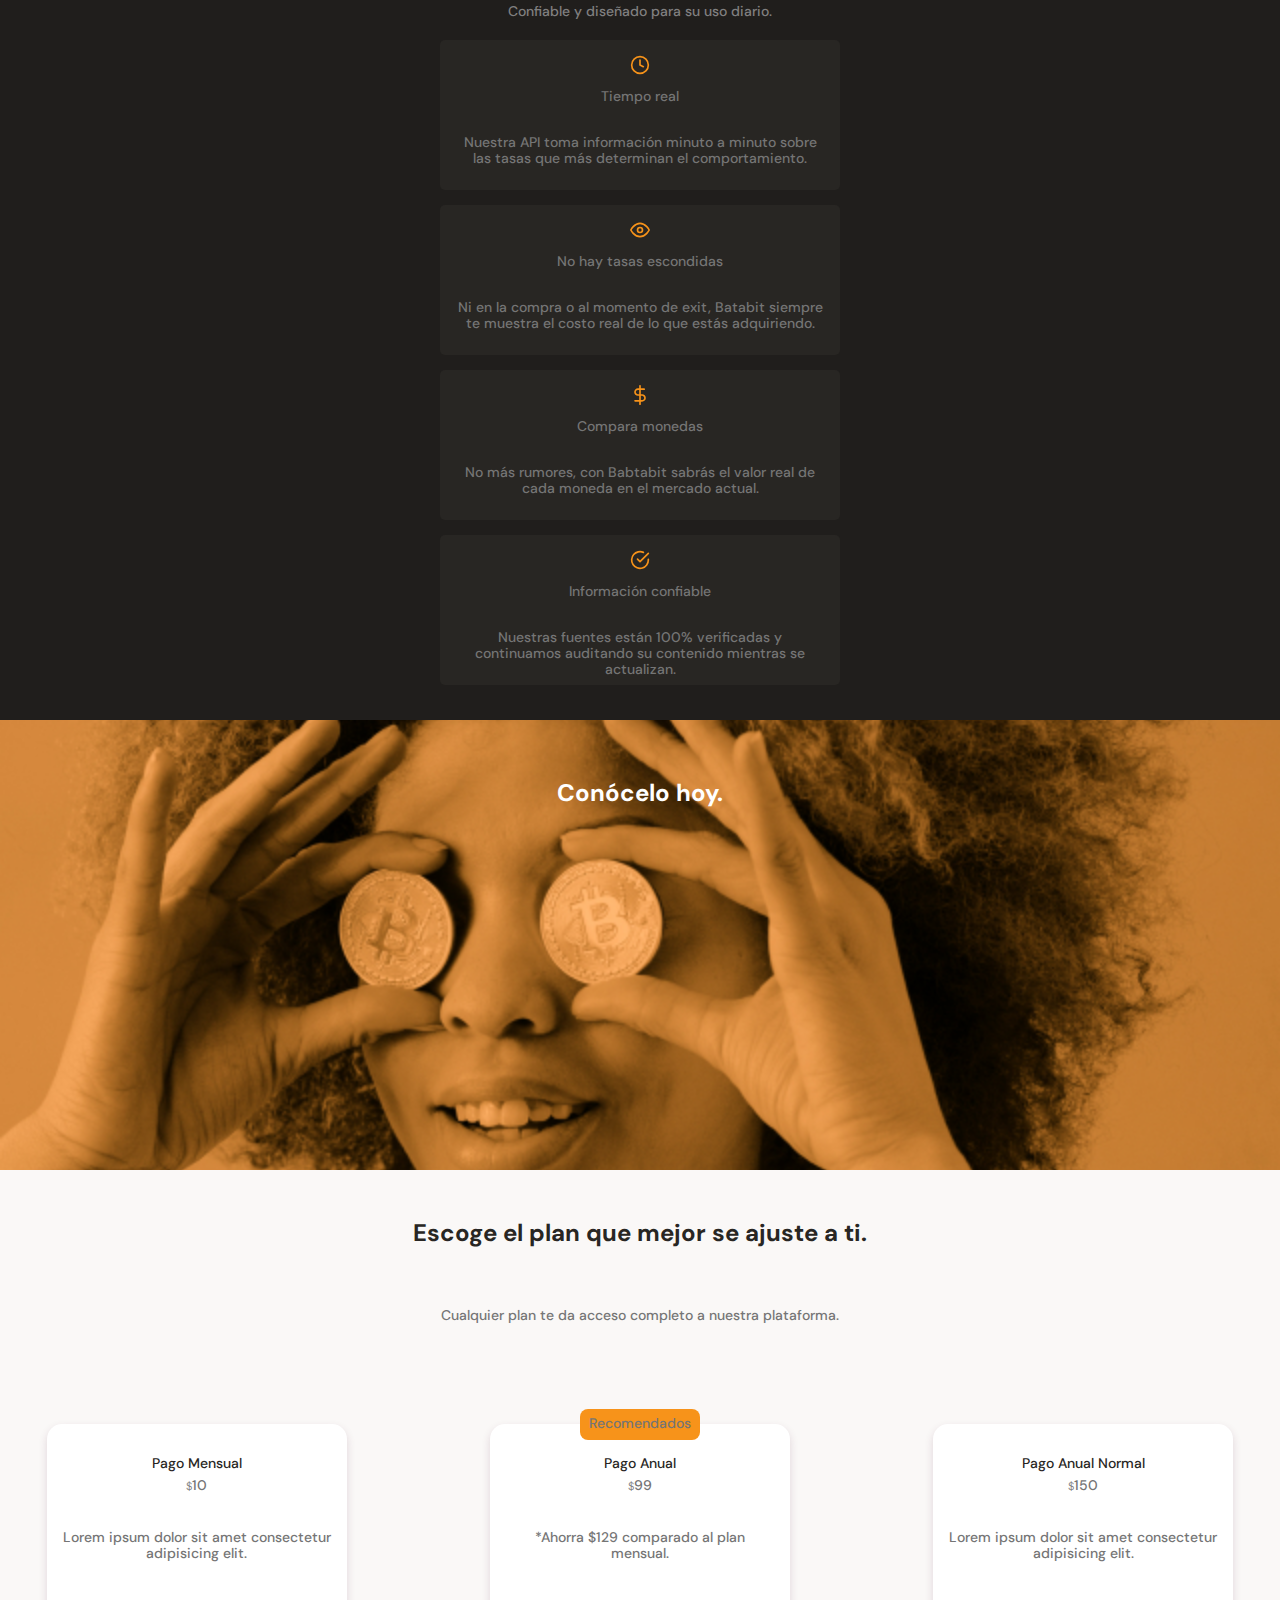
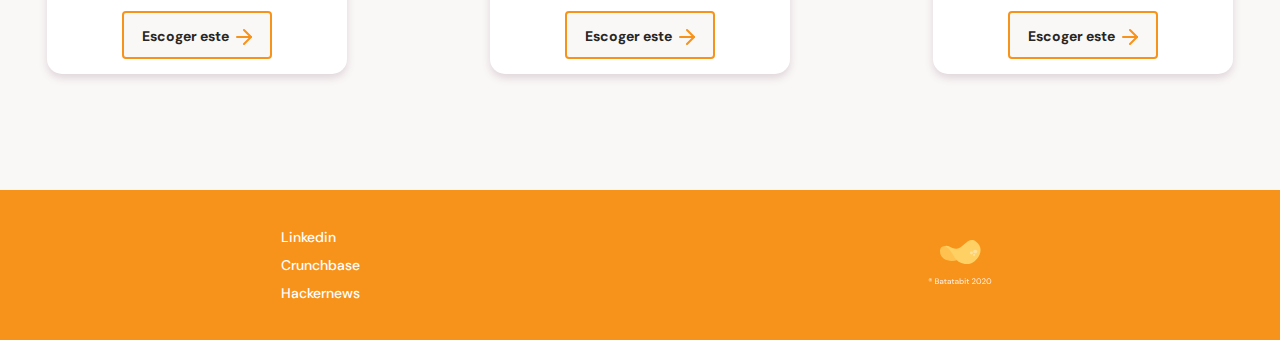
==== commit fe7fb633: "changes in the commissions section" ====
--- a/index.html
+++ b/index.html
@@ -70,6 +70,51 @@
                     </div>
                 </div>
             </section>
+        <section class="main-exchange-container--commitionns">
+            <section class="main-tables-container">
+                <div class="main-currency-table">
+                    <p class="currency-table--title-commissions">Comisiones</p>
+                    <div class="currency-table--container">
+                        <table>
+                            <tr>
+                                <td class="table__top-left">
+                                    Bitrade
+                                </td>
+                                <td class="table__top-right table__right">
+                                    $ 12.96
+                                </td>
+                            </tr>
+                            <tr>
+                                <td>
+                                    Bitpreco
+                                </td>
+                                <td class="table__right">
+                                    $ 13.07
+                                </td>
+                            </tr>
+                            <tr>
+                                <td>
+                                    Novadax
+                                </td>
+                                <td class="table__right">
+                                    $ 13.15
+                                </td>
+                            </tr>
+                            <tr>
+                                <td class="table__bottom-left">
+                                    Coinext
+                                </td>
+                                <td class="table__bottom-right table__right">
+                                    $ 14.96
+                                </td>
+                            </tr>
+                        </table>
+                    </div>
+                    <div class="currency-table--date">
+                        <p><b>Actualizado:</b> 19 julio 23:45</p>
+                    </div>
+                </div>
+            </section>
         </section>
         <section class="main-product-detail">
             <span class="product-detail--batata-logo"></span>
--- a/style.css
+++ b/style.css
@@ -117,6 +117,13 @@
     line-height: 2.6rem;
     color: var(--black);
 }
+.main-exchange-container--commitionns p{
+    margin-bottom: 30px;
+    font-size: 1.2rem;
+    font-weight: 500;
+    line-height: 1.6rem;
+    color: #757575; 
+}
 .main-exchange-container p{
     margin-bottom: 30px;
     font-size: 1.4rem;
@@ -197,6 +204,15 @@
     background-repeat: no-repeat;
 }
 .currency-table--date{
+    width: 190px;
+    height: 31px;
+    margin: 0 auto;
+    margin-top: 15px;
+    padding: 8px;
+    background-color: var(--soft-orange);
+    border-radius: 8px;
+}
+.currency-table--date-b{
     width: 190px;
     height: 31px;
     margin: 0 auto;
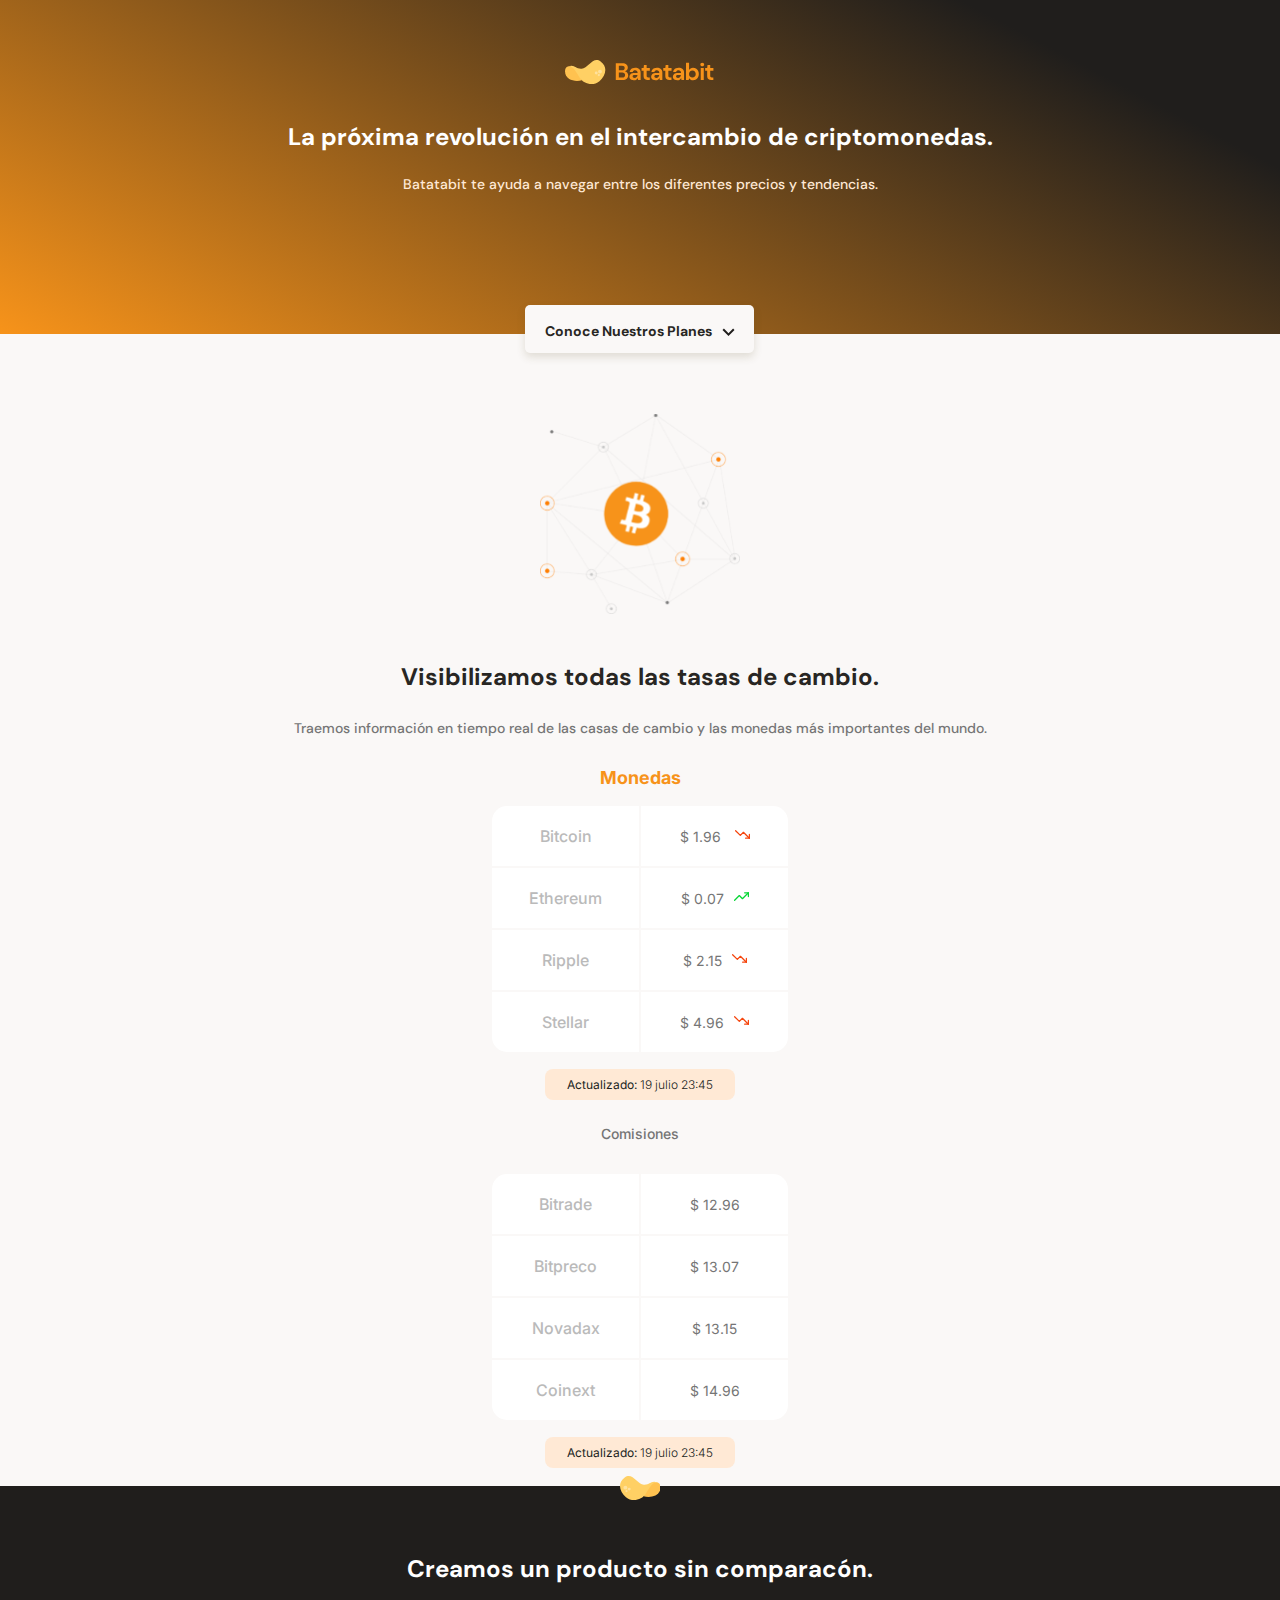
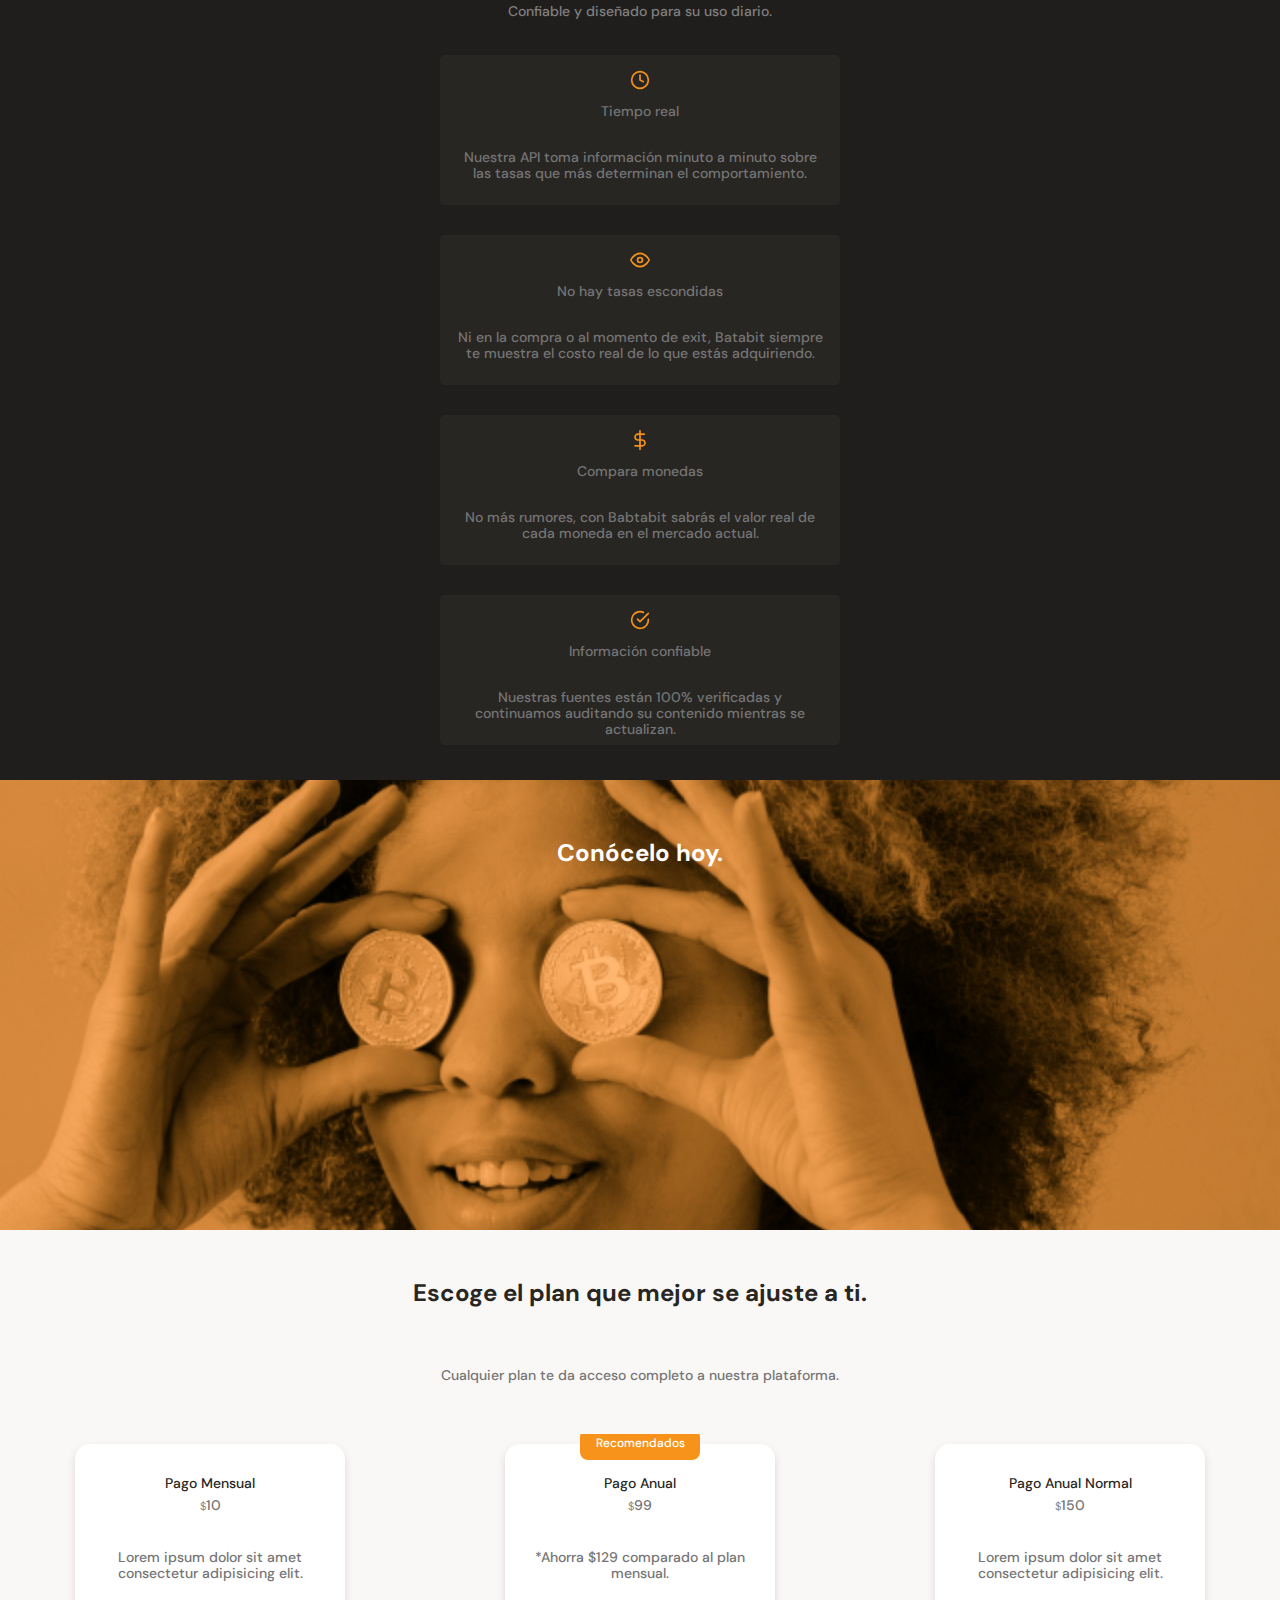
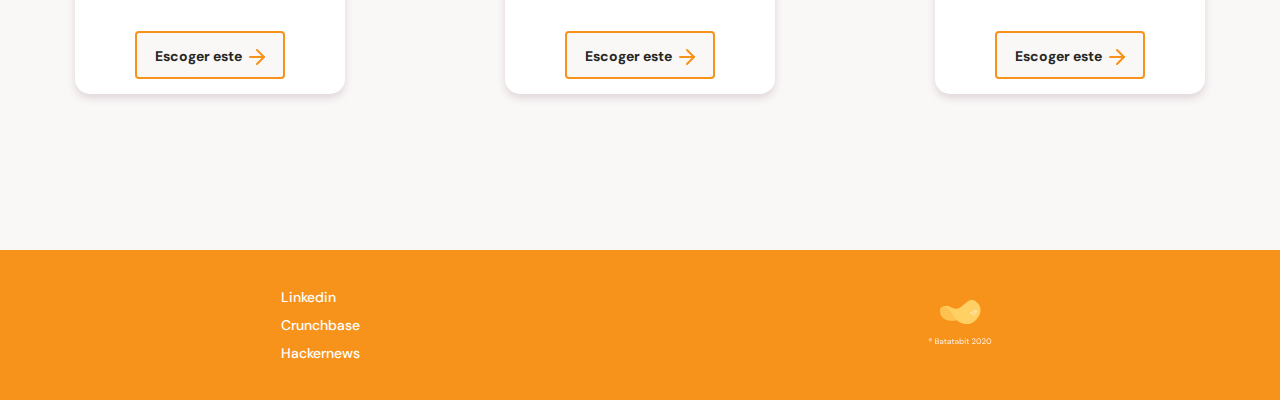
==== commit a9964069: "add the final estructure" ====
--- a/index.html
+++ b/index.html
@@ -8,7 +8,8 @@
     <link rel="preconnect" href="https://fonts.googleapis.com">
     <link rel="preconnect" href="https://fonts.gstatic.com" crossorigin>
     <link href="https://fonts.googleapis.com/css2?family=DM+Sans:wght@400;500;700&family=Inter:wght@300;500&display=swap" rel="stylesheet">
-    <link rel="stylesheet" type="text/css" href="/style.css" media="screen" />
+    <link rel="stylesheet" type="text/css" href="./style.css" />
+    <link rel="stylesheet" type="text/css" href="./css/tablet.css" media="(min-width: 800px)">
 </head>
 <body>
     <header>
@@ -169,7 +170,7 @@
                     </div>
                 </article>
                 <article class="plans-container--card">
-                    <p class="recommended">Recomendados</p>
+                    <p id="recommended">Recomendados</p>
                     <div class="plan-info-container">
                         <h3 class="plan-card-title">Pago Anual</h3>
                         <p class="plan-card--price"><span>$</span>99</p>
--- a/style.css
+++ b/style.css
@@ -375,7 +375,7 @@
 }
 .plans-container--slider{
     display: flex;
-    gap: 50px;
+    gap: 10px;
     height: 316px;
     overflow-x: scroll;
     overscroll-behavior-x: contain;
@@ -386,15 +386,15 @@
     scroll-snap-align: center;
     width: 70%;
     min-width: 230px;
-    max-width: 300px;
+    max-width: 270px;
     height: 250px;
-    margin: 50px auto 0;
+    margin: 10px auto 0;
     padding: 0 15px;
     background-color: var(--just-white);
     border-radius: 15px;
     box-shadow: 0 4px 8px rgba(89, 30, 69, 0.16);
 }
-.recommended {
+#recommended {
     position: absolute;
     width: 120px;
     height: 31px;
@@ -404,7 +404,7 @@
     font-size: 1.2rem;
     background-color: var(--bitcoin-orange);
     border-radius: 8px;
-    color: var(--just-white);
+    color: white;
 }
 .plan-card-title{
     padding-top: 30px;
--- a/css/tablet.css
+++ b/css/tablet.css
@@ -0,0 +1,16 @@
+.main-tables-container{
+    display: flex;
+    width: 800px;
+    margin: 0 auto;
+}
+
+.product-cards--container{
+    display: flex;
+    flex-wrap: wrap;
+    width: 800px;
+    margin: 0 auto;
+}
+
+.plans-container--slider{
+    justify-content: center;
+}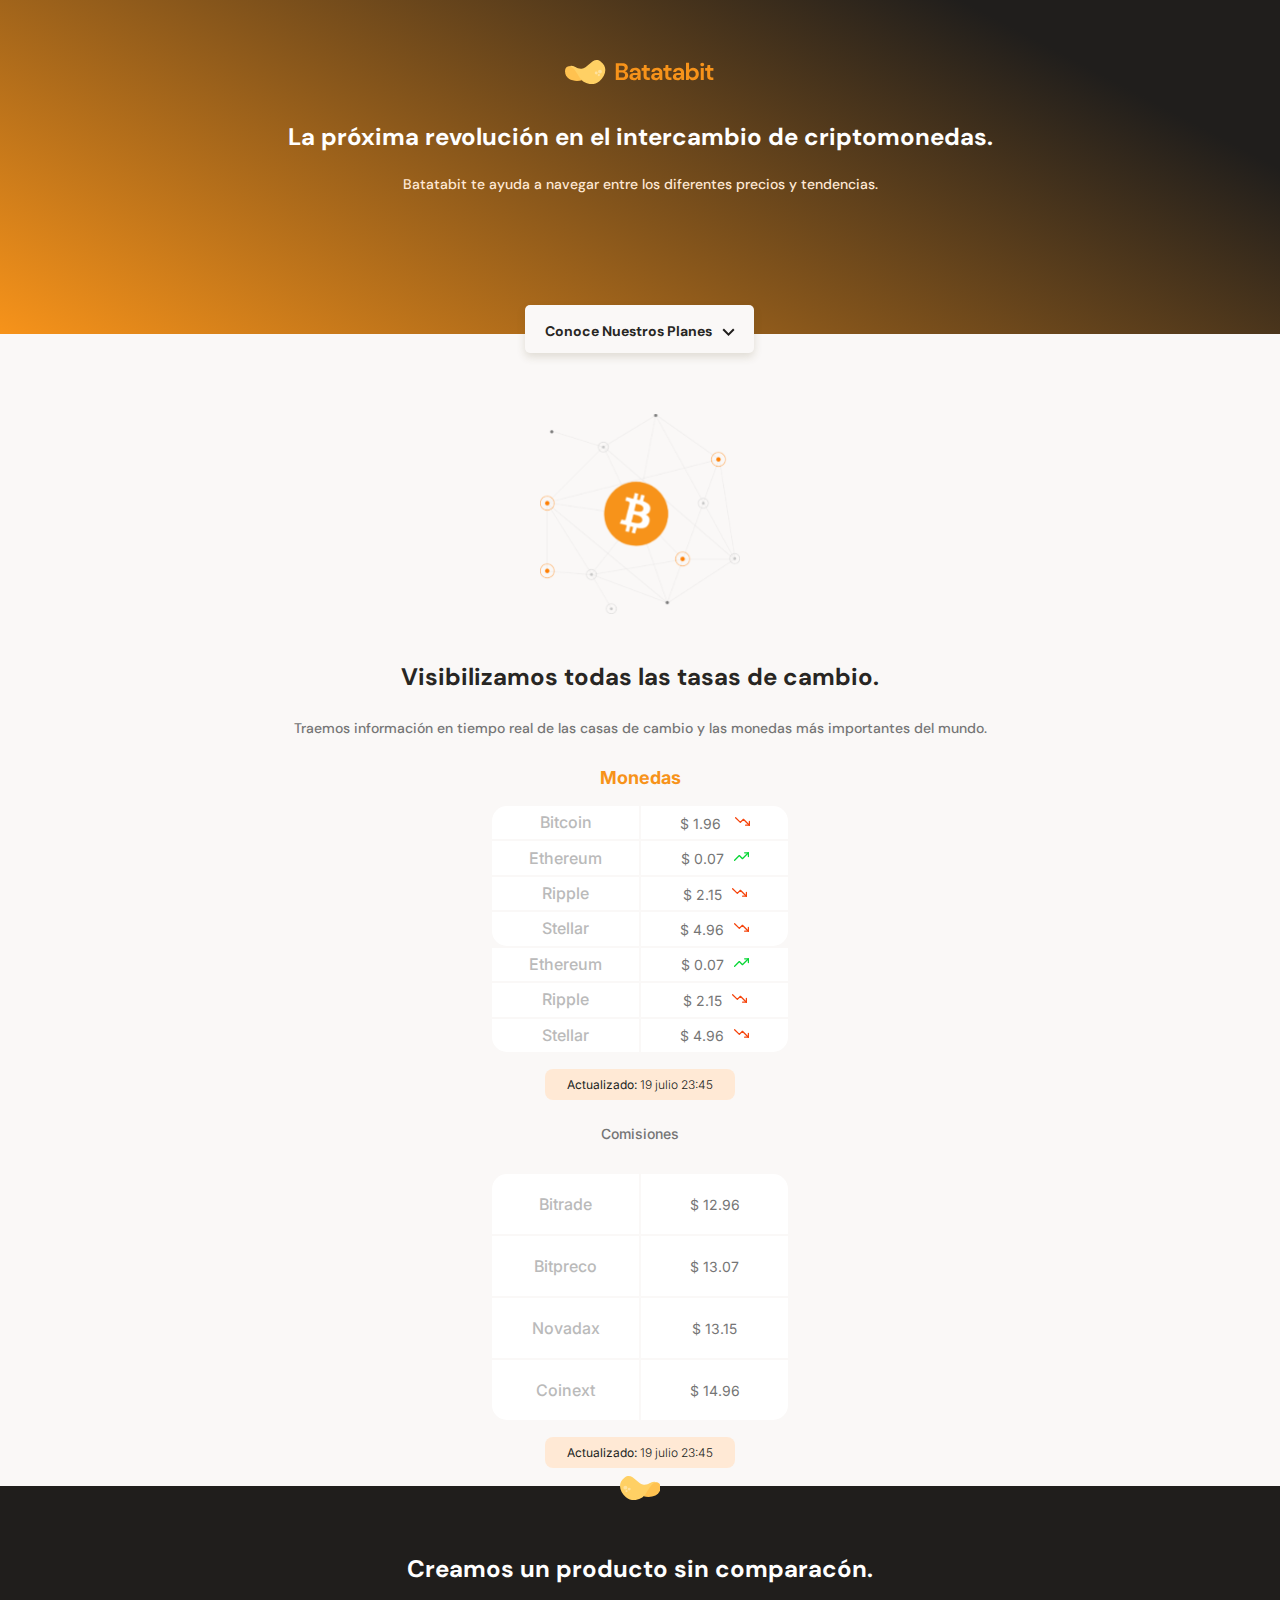
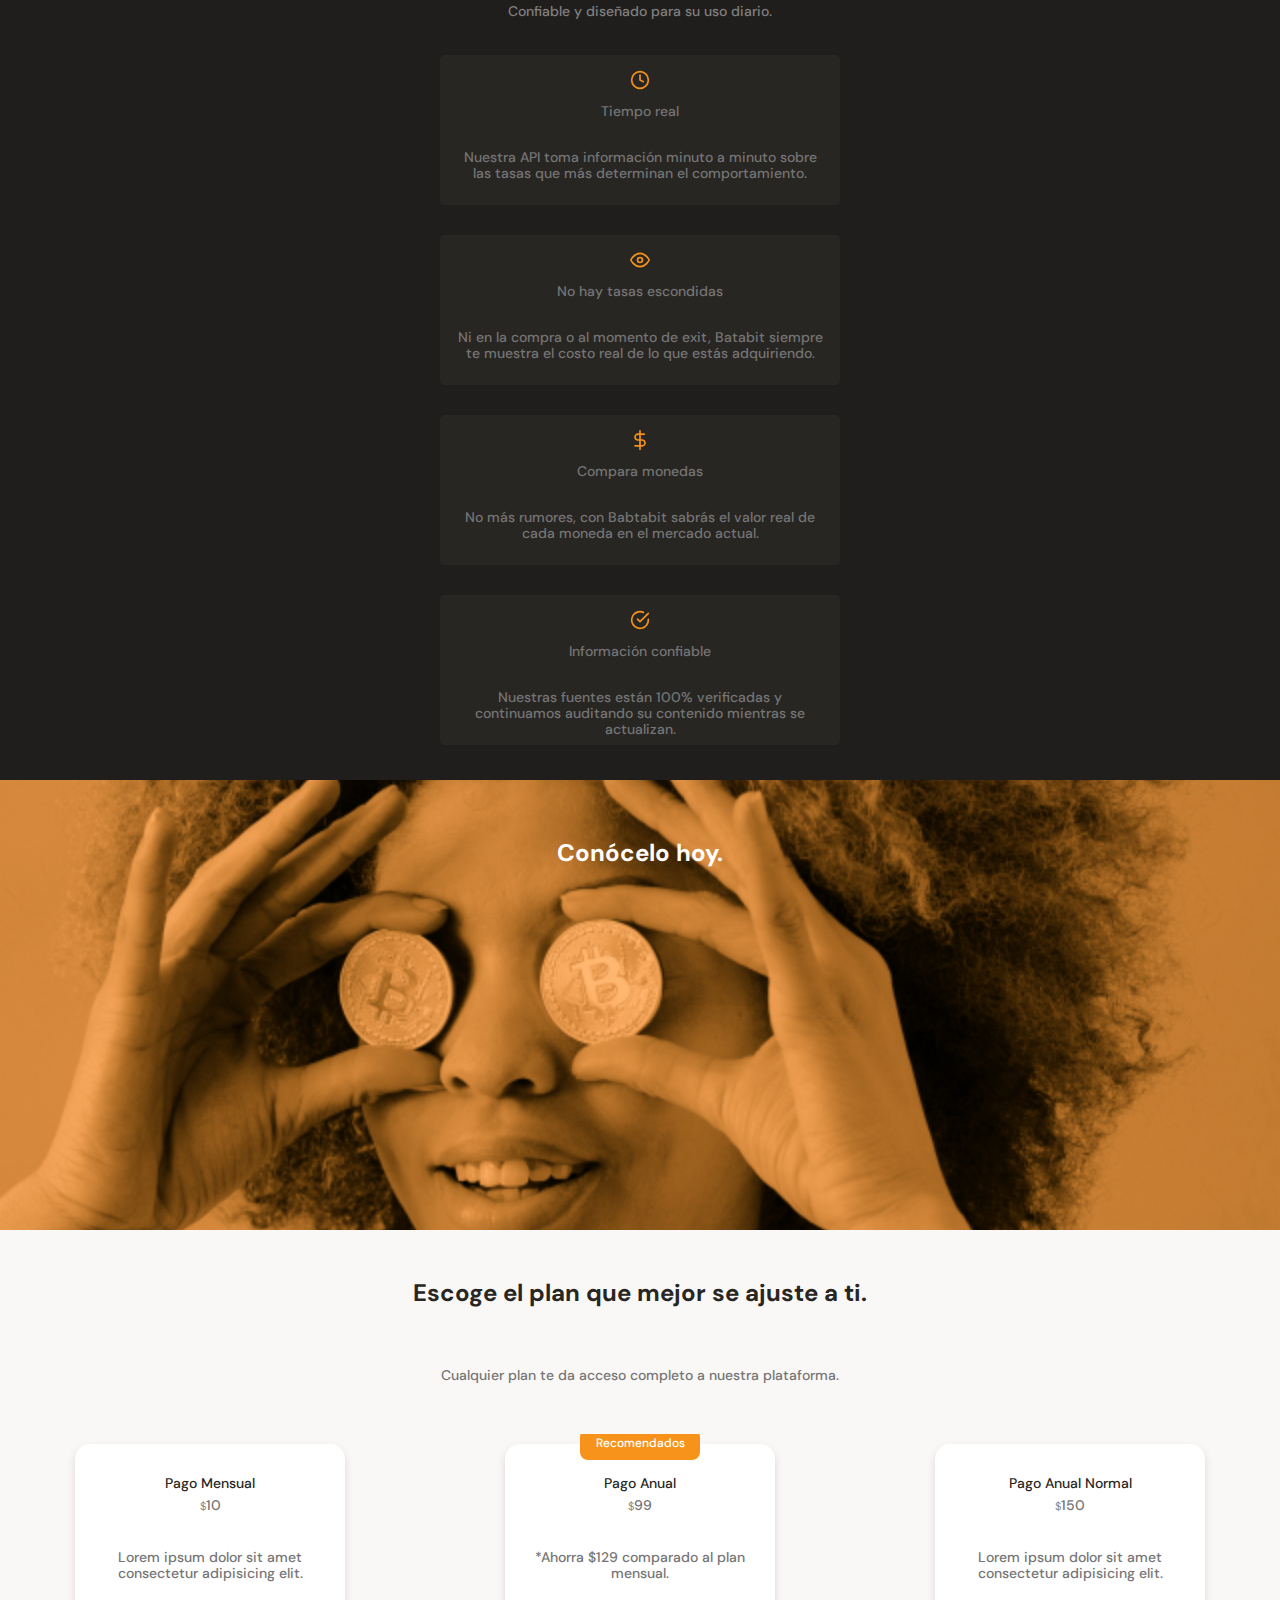
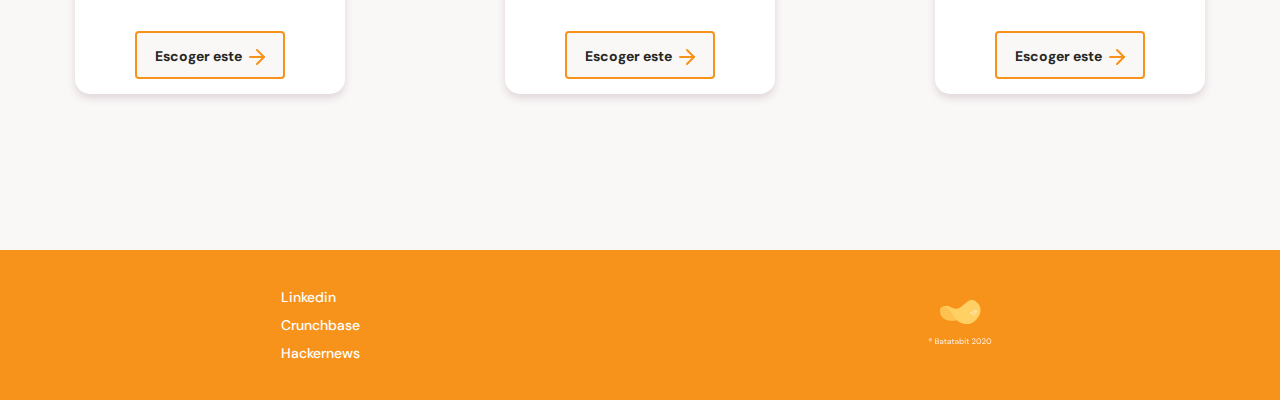
==== commit 3126d5e2: "modification to tabless" ====
--- a/index.html
+++ b/index.html
@@ -9,7 +9,7 @@
     <link rel="preconnect" href="https://fonts.gstatic.com" crossorigin>
     <link href="https://fonts.googleapis.com/css2?family=DM+Sans:wght@400;500;700&family=Inter:wght@300;500&display=swap" rel="stylesheet">
     <link rel="stylesheet" type="text/css" href="./style.css" />
-    <link rel="stylesheet" type="text/css" href="./css/tablet.css" media="(min-width: 800px)">
+    <link rel="stylesheet" type="text/css" href="./css/tablet.css" media="(min-width: 800px)"/>
 </head>
 <body>
     <header>
@@ -64,6 +64,30 @@
                                     $ 4.96<span class="down"></span>
                                 </td>
                             </tr>
+                            <tr>
+                                <td>
+                                    Ethereum
+                                </td>
+                                <td class="table__right">
+                                    $ 0.07<span class="up"></span>
+                                </td>
+                            </tr>
+                            <tr>
+                                <td>
+                                    Ripple
+                                </td>
+                                <td class="table__right">
+                                    $ 2.15<span class="down"></span>
+                                </td>
+                            </tr>
+                            <tr>
+                                <td class="table__bottom-left">
+                                    Stellar
+                                </td>
+                                <td class="table__bottom-right table__right">
+                                    $ 4.96<span class="down"></span>
+                                </td>
+                            </tr>
                         </table>
                     </div>
                     <div class="currency-table--date">
--- a/style.css
+++ b/style.css
@@ -227,6 +227,13 @@
     font-weight: 300;
     color: var(--warm-black);
 }
+@media (max-width: 500px){
+    .main-currency-table{
+    display: flex;
+    width: 300px;
+    margin: 0 auto;
+}
+}
 .main-product-detail{
     position: relative;
     width: 100%;
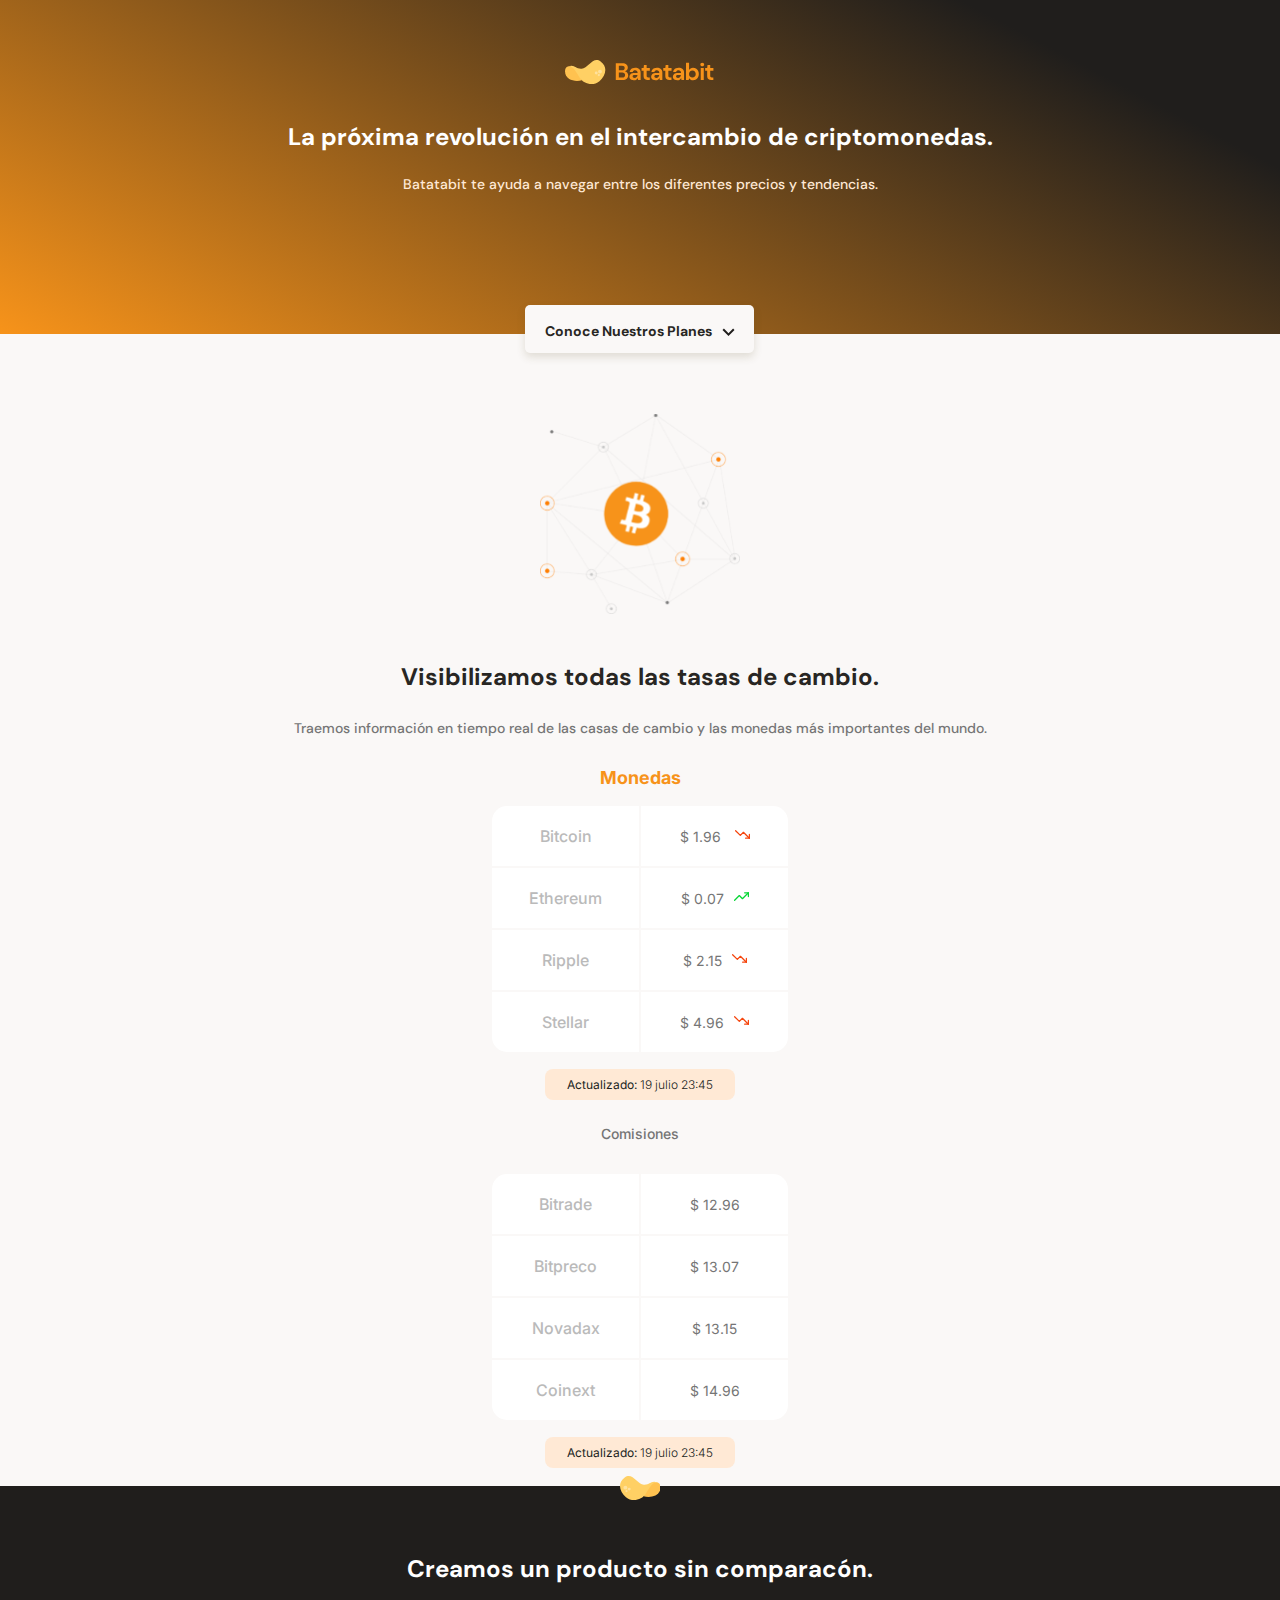
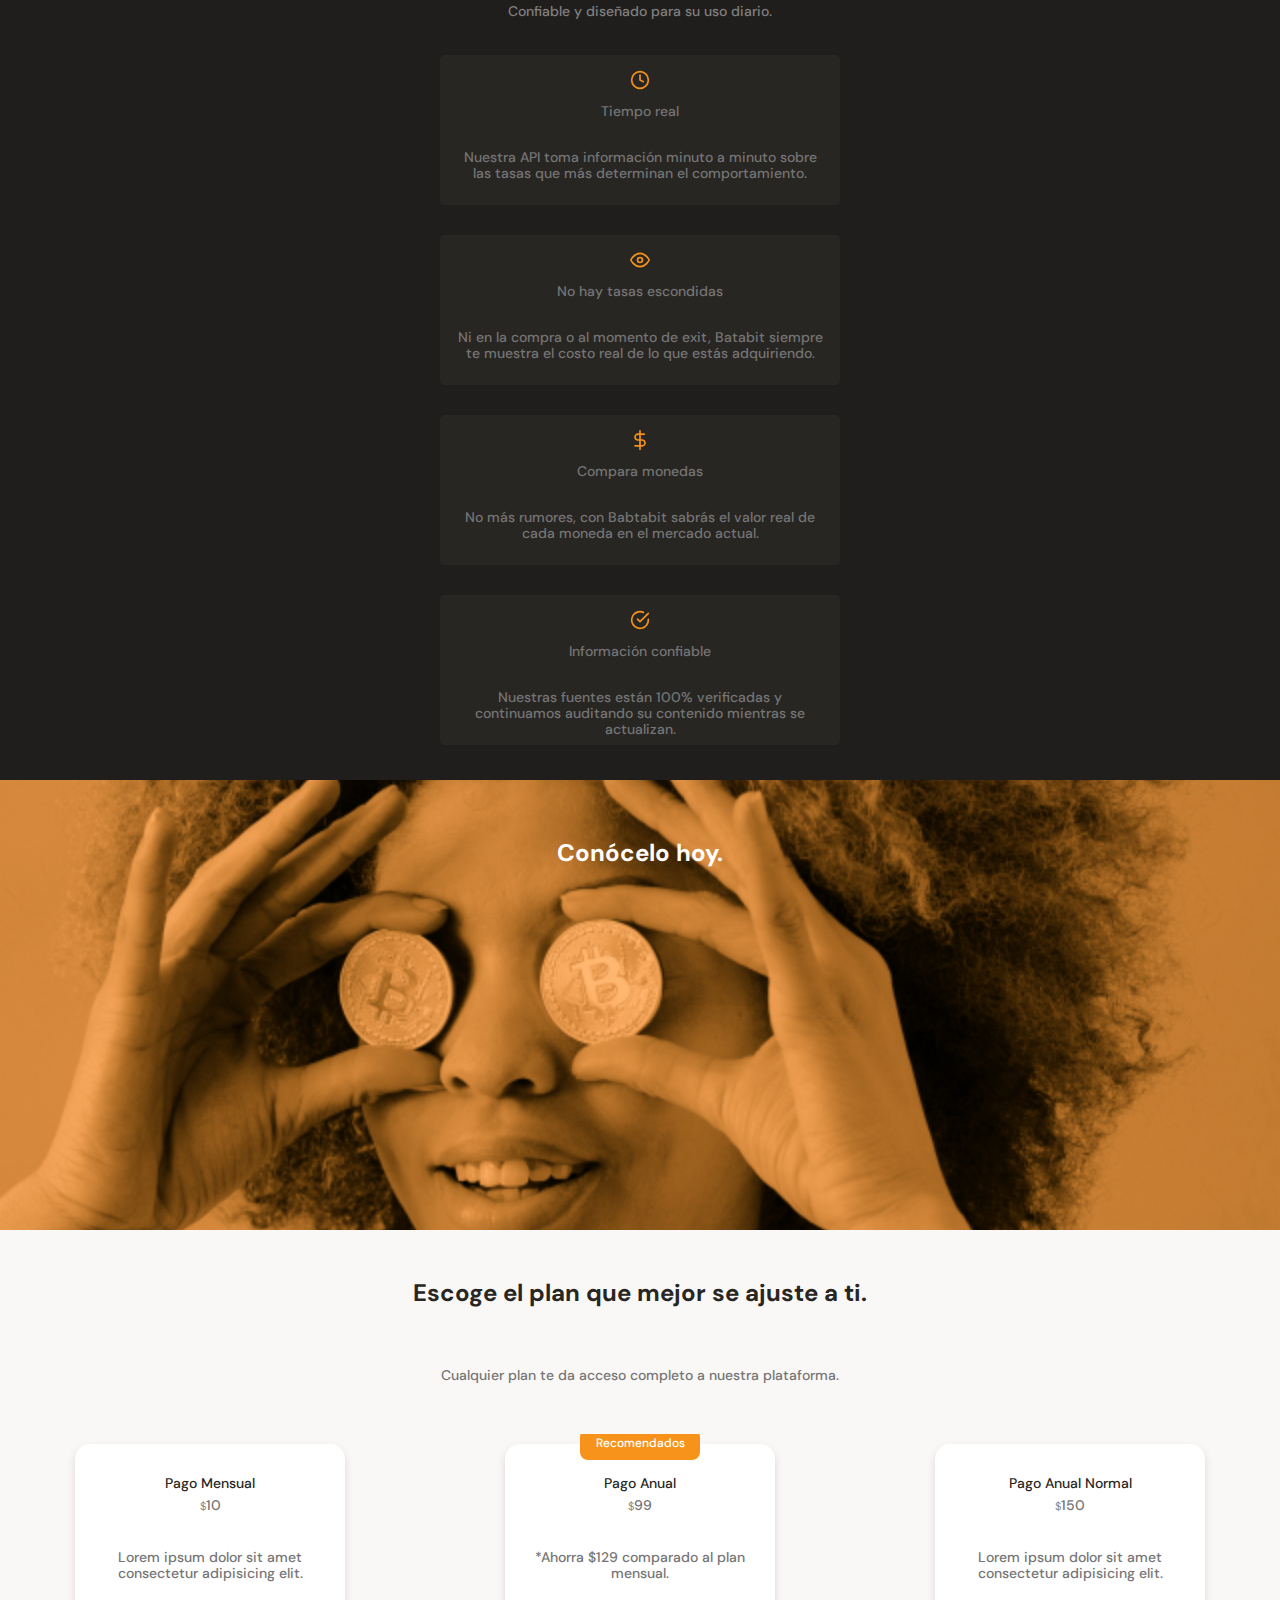
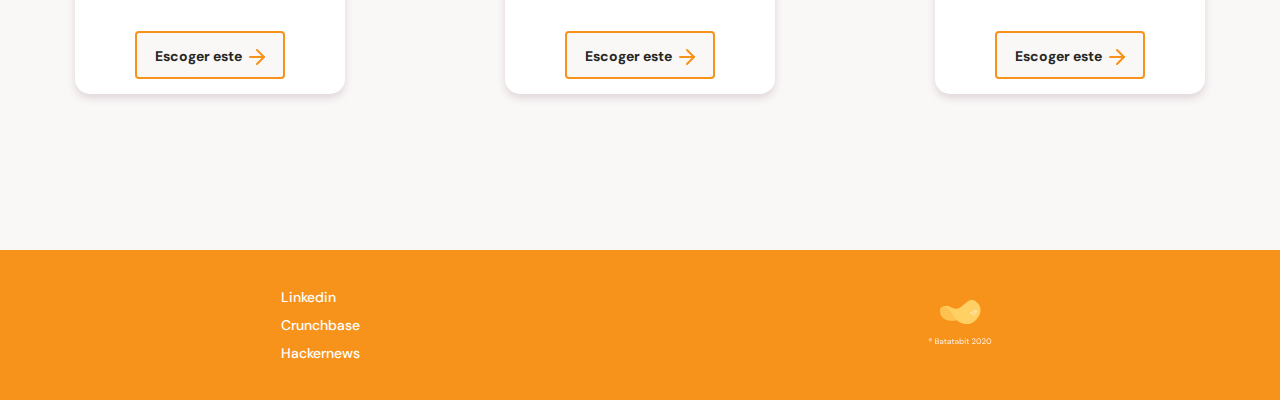
==== commit f6ea2282: "contribution to tables" ====
--- a/index.html
+++ b/index.html
@@ -64,30 +64,6 @@
                                     $ 4.96<span class="down"></span>
                                 </td>
                             </tr>
-                            <tr>
-                                <td>
-                                    Ethereum
-                                </td>
-                                <td class="table__right">
-                                    $ 0.07<span class="up"></span>
-                                </td>
-                            </tr>
-                            <tr>
-                                <td>
-                                    Ripple
-                                </td>
-                                <td class="table__right">
-                                    $ 2.15<span class="down"></span>
-                                </td>
-                            </tr>
-                            <tr>
-                                <td class="table__bottom-left">
-                                    Stellar
-                                </td>
-                                <td class="table__bottom-right table__right">
-                                    $ 4.96<span class="down"></span>
-                                </td>
-                            </tr>
                         </table>
                     </div>
                     <div class="currency-table--date">
